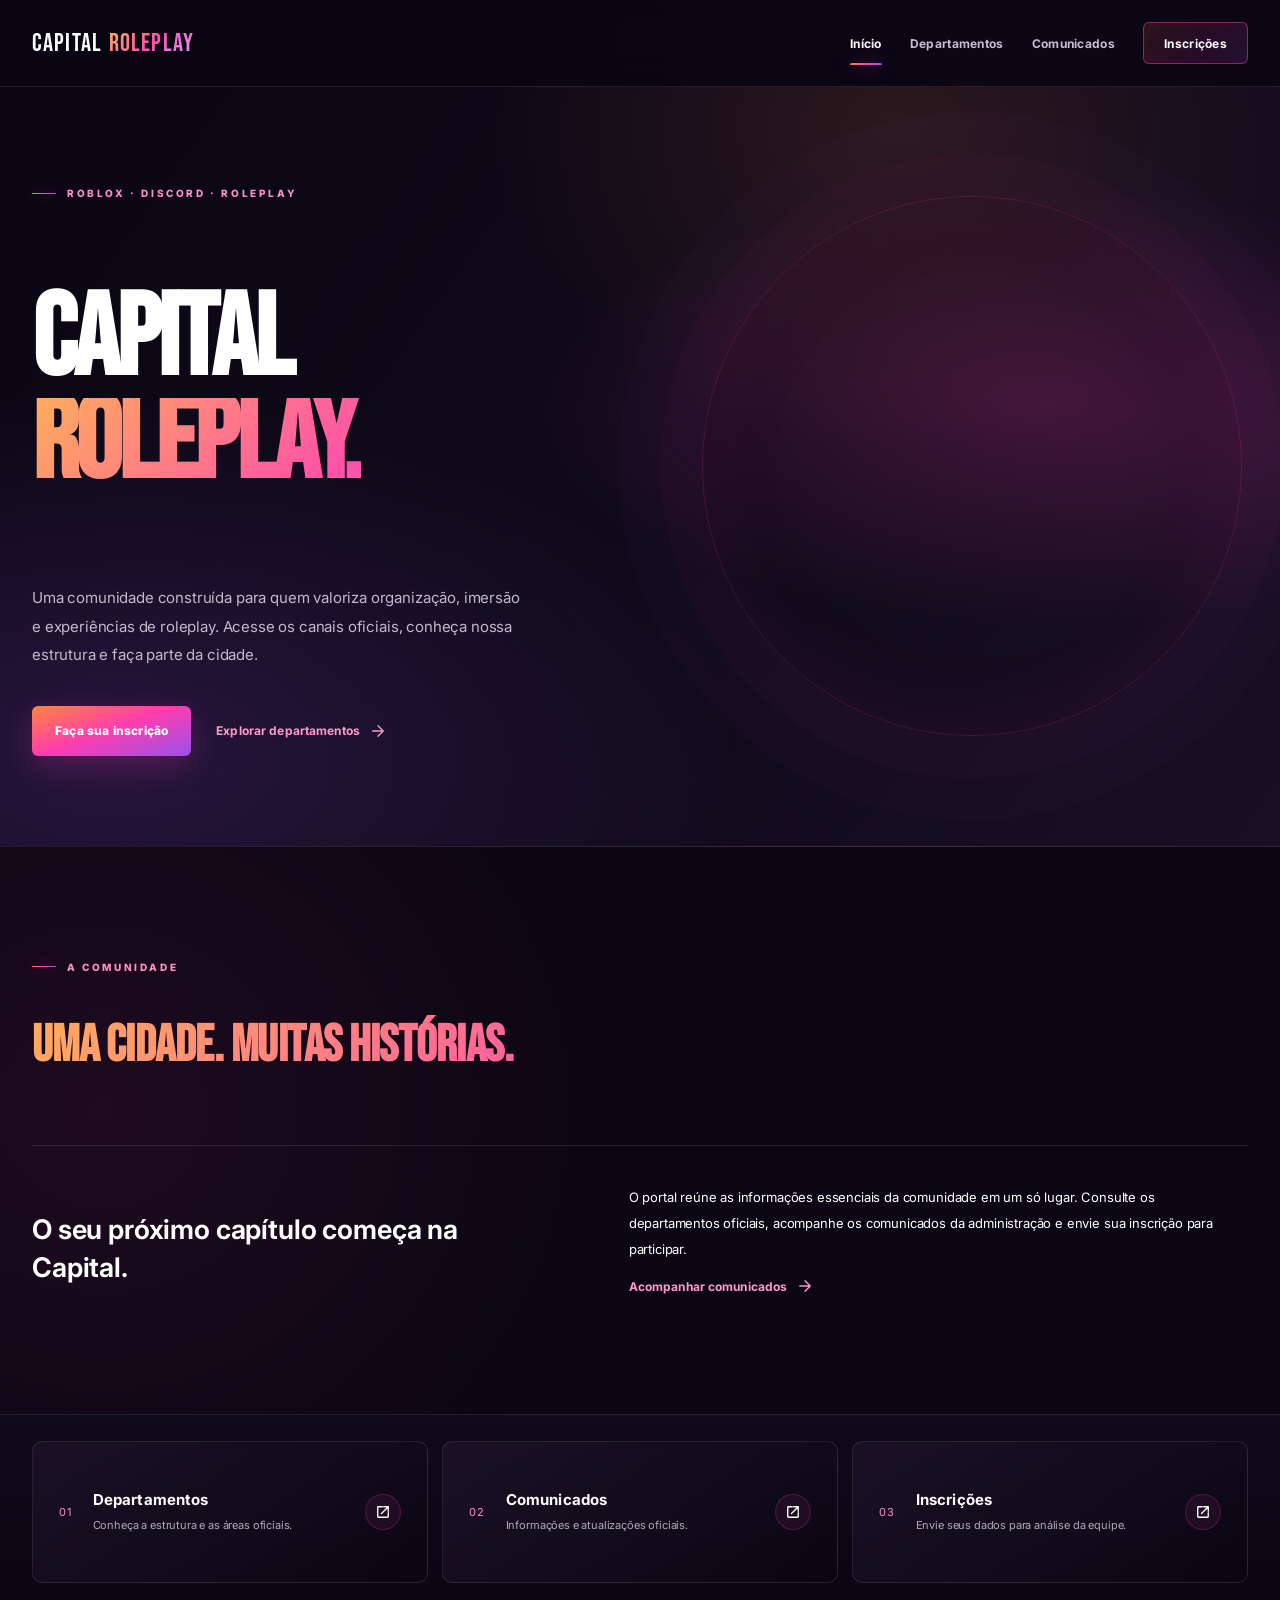
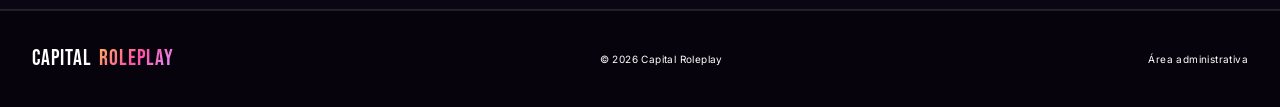
==== index.html @ e733be22 "Remove empty hero image panel" ====
<!doctype html>
<html lang="pt-BR">
<head>
<meta charset="UTF-8">
<meta name="viewport" content="width=device-width, initial-scale=1">
<meta name="theme-color" content="#0d0714"><link rel="preconnect" href="https://fonts.gstatic.com" crossorigin><link href="https://fonts.googleapis.com/css2?family=Bebas+Neue&family=Inter:wght@400;500;600;700;800&display=swap" rel="stylesheet">
<meta name="description" content="Capital Roleplay — portal oficial da comunidade de roleplay no Roblox. Conheça os departamentos, acompanhe os comunicados e participe.">
<title>Capital Roleplay | Portal Oficial</title>
<link rel="preconnect" href="https://fonts.googleapis.com">

<link rel="stylesheet" href="styles.css">
</head>
<body>
<header class="site-header">
 <div class="header-inner">
  <a class="brand" href="index.html" aria-label="Capital Roleplay — início"><span class="brand-name">CAPITAL <span>ROLEPLAY</span></span></a>
  <button class="menu-toggle" id="menuToggle" aria-label="Abrir menu" aria-expanded="false" aria-controls="navigation"><svg class="ui-icon menu-icon" viewBox="0 0 24 24" aria-hidden="true" focusable="false"><path d="M4 6h16M4 12h16M4 18h16"/></svg></button>
  <nav id="navigation" aria-label="Navegação principal">
   <a class="active" href="index.html" aria-current="page">Início</a>
   <a href="departamentos.html">Departamentos</a>
   <a href="comunicados.html">Comunicados</a>
   <a href="inscricoes.html" class="nav-cta">Inscrições</a>
  </nav>
 </div>
</header>
<main>
 <section class="home-hero">
  <div class="container hero-layout">
   <div class="hero-copy">
    <p class="eyebrow">ROBLOX · DISCORD · ROLEPLAY</p>
    <h1>Capital<br><span>Roleplay.</span></h1>
    <p class="lead">Uma comunidade construída para quem valoriza organização, imersão e experiências de roleplay. Acesse os canais oficiais, conheça nossa estrutura e faça parte da cidade.</p>
    <div class="actions">
     <a class="button primary" href="inscricoes.html">Faça sua inscrição</a>
     <a class="text-button" href="departamentos.html">Explorar departamentos <svg class="ui-icon" viewBox="0 0 24 24" aria-hidden="true" focusable="false"><path d="M5 12h14M12 5l7 7-7 7"/></svg></a>
    </div>
   </div>
  </div>
 </section>
 <section class="container home-about">
  <div class="section-heading"><p class="eyebrow">A COMUNIDADE</p><h2>Uma cidade. Muitas histórias.</h2></div>
  <div class="about-grid">
   <p class="about-lead">O seu próximo capítulo começa na Capital.</p>
   <div><p>O portal reúne as informações essenciais da comunidade em um só lugar. Consulte os departamentos oficiais, acompanhe os comunicados da administração e envie sua inscrição para participar.</p><a class="inline-link" href="comunicados.html">Acompanhar comunicados <svg class="ui-icon" viewBox="0 0 24 24" aria-hidden="true" focusable="false"><path d="M5 12h14M12 5l7 7-7 7"/></svg></a></div>
  </div>
 </section>
 <section class="home-links">
  <div class="container link-grid">
   <a href="departamentos.html" class="feature-link"><span class="feature-number">01</span><span><strong>Departamentos</strong><small>Conheça a estrutura e as áreas oficiais.</small></span><b aria-hidden="true"><svg class="ui-icon" viewBox="0 0 24 24"><path d="M13 5h6v6M19 5l-9 9"/><path d="M19 13v5a1 1 0 0 1-1 1H6a1 1 0 0 1-1-1V6a1 1 0 0 1 1-1h5"/></svg></b></a>
   <a href="comunicados.html" class="feature-link"><span class="feature-number">02</span><span><strong>Comunicados</strong><small>Informações e atualizações oficiais.</small></span><b aria-hidden="true"><svg class="ui-icon" viewBox="0 0 24 24"><path d="M13 5h6v6M19 5l-9 9"/><path d="M19 13v5a1 1 0 0 1-1 1H6a1 1 0 0 1-1-1V6a1 1 0 0 1 1-1h5"/></svg></b></a>
   <a href="inscricoes.html" class="feature-link"><span class="feature-number">03</span><span><strong>Inscrições</strong><small>Envie seus dados para análise da equipe.</small></span><b aria-hidden="true"><svg class="ui-icon" viewBox="0 0 24 24"><path d="M13 5h6v6M19 5l-9 9"/><path d="M19 13v5a1 1 0 0 1-1 1H6a1 1 0 0 1-1-1V6a1 1 0 0 1 1-1h5"/></svg></b></a>
  </div>
 </section>
</main>
<footer class="site-footer"><div class="container footer-inner"><a class="brand footer-brand" href="index.html"><span class="brand-name">CAPITAL <span>ROLEPLAY</span></span></a><span>© 2026 Capital Roleplay</span><a href="admin.html">Área administrativa</a></div></footer>
<script>
const menu=document.getElementById('menuToggle');
const nav=document.getElementById('navigation');
menu?.addEventListener('click',()=>{const open=nav.classList.toggle('open');menu.setAttribute('aria-expanded',String(open));menu.setAttribute('aria-label',open?'Fechar menu':'Abrir menu');menu.setAttribute('aria-label',open?'Fechar menu':'Abrir menu');});
nav?.querySelectorAll('a').forEach(link=>link.addEventListener('click',()=>{nav.classList.remove('open');menu?.setAttribute('aria-expanded','false');menu?.setAttribute('aria-label','Abrir menu');menu?.setAttribute('aria-label','Abrir menu');}));
</script>
</body>
</html>
---- styles.css ----
/* Capital Roleplay — identidade visual premium */

:root{
  --bg:#07090e;--surface:#0d111a;--surface-raised:#121a27;--line:rgba(159,180,211,.16);
  --white:#f7f9fc;--muted:#a0adbf;--blue:#3478f6;--blue-light:#8db8ff;
  --max:1220px;--radius:12px;--shadow:0 24px 70px rgba(0,0,0,.38)
}
body{background:radial-gradient(ellipse at 50% -20%,rgba(37,91,176,.13),transparent 42%),var(--bg);font-family:Inter,ui-sans-serif,system-ui,sans-serif;letter-spacing:-.01em}
.container,.header-inner{width:min(var(--max),calc(100% - 64px))}
.site-header{background:rgba(7,9,14,.88);border-bottom:1px solid var(--line);backdrop-filter:blur(20px)}
.header-inner{height:86px}
.brand img{width:202px;height:68px}
.site-header nav{gap:34px}
.site-header nav a{font-size:12px;letter-spacing:.025em;color:#aeb9ca}
.site-header nav a.active:after{height:3px;border-radius:3px 3px 0 0;box-shadow:0 0 16px rgba(52,120,246,.6)}
.site-header nav .nav-cta{height:42px;padding:0 20px;border:1px solid rgba(88,145,255,.55);border-radius:6px;background:linear-gradient(135deg,rgba(52,120,246,.17),rgba(52,120,246,.04));box-shadow:inset 0 0 20px rgba(52,120,246,.06)}
.site-header nav .nav-cta:hover{background:var(--blue);border-color:var(--blue)}
.home-hero{isolation:isolate;border-bottom:1px solid var(--line);background:radial-gradient(ellipse at 82% 45%,rgba(42,103,210,.25),transparent 34%),radial-gradient(ellipse at 5% 90%,rgba(22,54,103,.18),transparent 36%),linear-gradient(115deg,#090d15 0%,#080c14 54%,#0c1525 100%)}
.home-hero:before{opacity:.32;background-size:56px 56px;mask-image:linear-gradient(90deg,transparent,black 38%,black)}
.home-hero:after{content:"";position:absolute;z-index:-1;width:540px;height:540px;right:3%;top:50%;transform:translateY(-50%);border:1px solid rgba(115,164,255,.12);border-radius:50%;box-shadow:0 0 0 42px rgba(115,164,255,.025),0 0 0 84px rgba(115,164,255,.018),inset 0 0 90px rgba(52,120,246,.07);pointer-events:none}
.hero-layout{min-height:610px;grid-template-columns:1.08fr .92fr;gap:76px;padding-block:90px}
.eyebrow{display:flex;align-items:center;gap:11px;color:var(--blue-light);font-size:10px;font-weight:800;letter-spacing:2.6px}
.eyebrow:before{content:"";width:24px;height:1px;background:var(--blue);box-shadow:0 0 12px var(--blue)}
.hero-copy h1{font-family:var(--font-display);font-size:clamp(76px,9vw,124px);font-weight:800;line-height:.79;letter-spacing:-.025em}
.hero-copy h1 span{display:inline-block;margin-top:12px;color:#fff;text-shadow:0 0 34px rgba(95,151,255,.24)}
.lead{max-width:500px;margin-top:30px;color:#b2bfd1;font-size:15px;line-height:1.9}
.actions{gap:25px;margin-top:36px}
.button{min-height:50px;padding:0 23px;border-radius:6px;font-size:12px;letter-spacing:.015em}
.button.primary{background:linear-gradient(115deg,#4388ff,#2868e7);box-shadow:0 10px 30px rgba(52,120,246,.24)}
.button.primary:hover{background:linear-gradient(115deg,#5b98ff,#3478f6)}
.text-button,.inline-link{font-size:12px;letter-spacing:.01em}
.hero-art{position:relative;min-height:370px;padding:38px;border:1px solid rgba(141,181,255,.2);border-radius:14px;background:linear-gradient(145deg,rgba(21,34,55,.82),rgba(8,13,22,.86));box-shadow:var(--shadow),inset 0 1px 0 rgba(255,255,255,.06);overflow:hidden}
.hero-art:before{content:"";position:absolute;inset:12px;border:1px solid rgba(141,181,255,.09);border-radius:9px;pointer-events:none}
.hero-art:after{content:"CAPITAL ROLEPLAY";position:absolute;left:28px;bottom:22px;color:rgba(181,204,239,.36);font-size:9px;font-weight:800;letter-spacing:3px}
.hero-art img{position:relative;z-index:1;width:min(100%,460px);filter:drop-shadow(0 18px 36px rgba(0,0,0,.5))}
.home-about{padding-block:104px 100px}
.section-heading{padding-bottom:26px;border-color:var(--line)}
.section-heading h2{font-family:var(--font-display);font-size:clamp(36px,4vw,52px);font-weight:700;letter-spacing:-.01em;text-transform:uppercase}
.about-grid{gap:90px;padding-top:38px}
.about-lead{font-size:27px;line-height:1.42;font-weight:650}
.about-grid>div p{font-size:13px;line-height:2}
.home-links{position:relative;border-block:1px solid var(--line);background:linear-gradient(180deg,#0b1019,#080b12)}
.link-grid{gap:14px;padding-block:26px}
.feature-link{position:relative;min-height:142px;gap:20px;padding:26px;border:1px solid var(--line)!important;border-radius:10px;background:linear-gradient(145deg,rgba(20,29,43,.76),rgba(10,14,22,.86));transition:transform .2s,border-color .2s,background .2s}
.feature-link:hover{transform:translateY(-4px);border-color:rgba(91,151,255,.48)!important;background:linear-gradient(145deg,rgba(25,43,68,.9),rgba(10,15,24,.94))}
.feature-number{font-size:11px;letter-spacing:.12em}
.feature-link strong{font-size:15px;letter-spacing:.01em}
.feature-link small{font-size:11px;line-height:1.6}
.feature-link>b{width:36px;height:36px;border:1px solid rgba(141,181,255,.2);border-radius:50%;background:rgba(52,120,246,.08)}
.site-footer{border-top:1px solid var(--line);background:#06080d}
.footer-inner{min-height:96px}
.footer-brand img{width:160px;height:56px}
.footer-inner>span,.footer-inner>a:last-child{font-size:10px;letter-spacing:.04em}
.interior{padding-block:88px 104px}
.page-heading{max-width:820px;margin-bottom:48px;padding-bottom:34px;border-color:var(--line)}
.page-heading h1{font-family:var(--font-display);font-size:clamp(54px,7vw,78px);font-weight:700;letter-spacing:-.01em;text-transform:uppercase}
.page-heading>p:last-child{font-size:13px;line-height:1.9}
.department-list{border-top:1px solid var(--line)}
.department-row{min-height:116px;grid-template-columns:62px 1fr 190px;padding:22px 20px;border-color:var(--line);transition:background .2s,padding .2s}
.department-row:hover{padding-left:27px;background:linear-gradient(90deg,rgba(52,120,246,.1),transparent 75%)}
.department-row>span{font-family:var(--font-display);font-size:22px;color:var(--blue-light)}
.department-row h2{font-size:18px}
.department-row p{font-size:12px}
.department-row>small{font-size:9px;letter-spacing:1.6px}
.announcement-item{padding:29px 16px;border-color:var(--line)}
.announcement-item time{font-size:10px;letter-spacing:.1em}
.announcement-item h2{font-size:22px}
.announcement-item p{font-size:13px;line-height:1.9}
.empty-state{padding:32px 0;font-size:13px}
.form-layout{gap:76px}
.form-intro h2{font-family:var(--font-display);font-size:30px;text-transform:uppercase;letter-spacing:.01em}
.form-intro p{font-size:12px;line-height:1.95}
.form-card,.admin-card{padding:34px;border:1px solid rgba(141,181,255,.16);border-radius:12px;background:linear-gradient(145deg,rgba(17,25,38,.96),rgba(10,14,22,.98));box-shadow:var(--shadow)}
.form-card label,.admin-card label,.admin-publish label{font-size:11px;letter-spacing:.02em}
.form-card input,.form-card textarea,.form-card select,.admin-card input,.admin-publish input,.admin-publish textarea{min-height:49px;border-color:#29384e;border-radius:6px;background:#080d15;font-size:12px}
.form-card textarea,.admin-publish textarea{min-height:132px}
.form-feedback{font-size:11px}
.dashboard-heading h2,.admin-publish h2{font-family:var(--font-display);font-size:32px;text-transform:uppercase}
@media(max-width:900px){
 .container,.header-inner{width:calc(100% - 44px)}
 .hero-layout{gap:38px;min-height:540px;padding-block:72px}
 .home-about{padding-block:76px}
 .about-grid{gap:42px}
 .form-layout{gap:38px}
}
@media(max-width:680px){
 .container,.header-inner{width:calc(100% - 36px)}
 .header-inner{height:72px}
 .brand img{width:158px;height:55px}
 .site-header nav{top:72px;background:rgba(7,9,14,.98);padding:12px 18px 19px}
 .hero-layout{min-height:0;grid-template-columns:1fr;gap:30px;padding-block:62px 48px}
 .home-hero:after{width:300px;height:300px;right:-100px;top:66%}
 .hero-copy h1{font-size:clamp(72px,19vw,100px)}
 .lead{margin-top:23px;font-size:13px}
 .actions{align-items:flex-start;flex-direction:column;gap:18px;margin-top:28px}
 .hero-art{min-height:210px;padding:24px}
 .hero-art img{width:min(100%,320px)}
 .home-about{padding-block:62px}
 .section-heading h2{font-size:38px}
 .about-grid{grid-template-columns:1fr;gap:18px;padding-top:25px}
 .about-lead{font-size:22px}
 .link-grid{grid-template-columns:1fr;padding-block:18px;gap:10px}
 .feature-link{min-height:104px;padding:20px}
 .interior{padding-block:56px 70px}
 .page-heading{margin-bottom:32px}
 .page-heading h1{font-size:54px}
 .department-row{grid-template-columns:38px 1fr;gap:13px;padding:18px 5px}
 .department-row:hover{padding-left:10px}
 .department-row>small{grid-column:2}
 .form-layout{grid-template-columns:1fr;gap:24px}
 .form-card,.admin-card{padding:24px 19px}
 .footer-inner{min-height:104px;padding-block:16px}
}
@media(prefers-reduced-motion:reduce){*,*:before,*:after{scroll-behavior:auto!important;transition:none!important;animation:none!important}}




/* United Roleplay — paleta original aplicada ao Capital Roleplay */
:root{
  --bg:hsl(262 50% 5%);
  --surface:hsl(262 45% 7%);
  --surface-raised:hsl(262 38% 10%);
  --line:hsl(0 0% 100% / .1);
  --white:hsl(0 0% 100%);
  --muted:hsl(270 15% 70%);
  --pink:325 100% 62%;
  --orange:22 100% 62%;
  --violet:268 80% 62%;
  --gold:44 100% 65%;
  --blue:hsl(var(--pink));
  --blue-light:hsl(330 100% 78%);
  --g-sunset:linear-gradient(160deg,hsl(var(--orange)) 0%,hsl(var(--pink)) 48%,hsl(var(--violet)) 100%);
  --g-text:linear-gradient(135deg,hsl(30 100% 68%) 0%,hsl(330 100% 66%) 50%,hsl(280 100% 80%) 100%);
  --g-line:linear-gradient(90deg,hsl(var(--orange)),hsl(var(--pink)),hsl(var(--violet)));
  --sunset:var(--g-sunset);
  --text-gradient:var(--g-text);
  --line-gradient:var(--g-line);
  --shadow-glow:0 0 30px hsl(var(--pink) / .28),0 0 70px hsl(var(--pink) / .12);
  --shadow:0 30px 70px hsl(262 50% 2% / .75);
  --font-display:"Bebas Neue",Oswald,Impact,"Arial Narrow Bold",sans-serif;
}
html{scroll-behavior:smooth;scrollbar-color:hsl(var(--pink) / .55) hsl(262 45% 7%)}
body{
  background:
    radial-gradient(ellipse at 80% 0%,hsl(var(--violet) / .12),transparent 34%),
    radial-gradient(ellipse at 8% 65%,hsl(var(--pink) / .08),transparent 32%),
    hsl(262 50% 5%);
  color:var(--white);
  font-family:Inter,ui-sans-serif,system-ui,sans-serif;
}
.site-header{background:hsl(262 50% 5% / .88);border-color:var(--line);backdrop-filter:blur(18px);-webkit-backdrop-filter:blur(18px)}
.site-header nav a{color:hsl(270 15% 78%)}
.site-header nav a:hover,.site-header nav a.active{color:#fff}
.site-header nav a.active:after{background:var(--line-gradient);box-shadow:0 0 16px hsl(var(--pink) / .55)}
.site-header nav .nav-cta{
  color:#fff;border:1px solid hsl(var(--pink) / .48);
  background:linear-gradient(135deg,hsl(var(--orange) / .12),hsl(var(--pink) / .12),hsl(var(--violet) / .14));
  box-shadow:inset 0 0 18px hsl(var(--pink) / .05);
  transition:transform .25s var(--ease, ease),box-shadow .25s ease,background .25s ease;
}
.site-header nav .nav-cta:hover{background:var(--sunset);border-color:transparent;box-shadow:var(--shadow-glow);transform:translateY(-2px)}
.site-header nav{color:var(--white)}
.home-hero{
  background:
    radial-gradient(ellipse at 82% 42%,hsl(var(--pink) / .2),transparent 35%),
    radial-gradient(ellipse at 70% 5%,hsl(var(--orange) / .12),transparent 32%),
    radial-gradient(ellipse at 8% 88%,hsl(var(--violet) / .18),transparent 38%),
    linear-gradient(125deg,hsl(262 50% 5%) 0%,hsl(262 45% 7%) 55%,hsl(270 42% 10%) 100%);
  border-color:var(--line);
}
.home-hero:before{opacity:.2}
.home-hero:after{
  border-color:hsl(var(--pink) / .18);
  box-shadow:0 0 0 42px hsl(var(--pink) / .025),0 0 0 84px hsl(var(--violet) / .02),inset 0 0 90px hsl(var(--pink) / .07);
  animation:capital-ring-glow 6s ease-in-out infinite;
}
.eyebrow{color:hsl(330 100% 78%)}
.eyebrow:before{background:var(--line-gradient);box-shadow:0 0 12px hsl(var(--pink) / .55)}
.hero-copy h1,.page-heading h1,.form-intro h2,.dashboard-heading h2,.admin-publish h2,.section-heading h2{
  font-family:var(--font-display);
}
.hero-copy h1 span{
  background:var(--text-gradient);background-size:180% 180%;
  -webkit-background-clip:text;background-clip:text;color:transparent;
  text-shadow:none;animation:capital-gradient-flow 8s ease-in-out infinite;
}
.lead,.page-heading>p:last-child,.form-intro p{color:hsl(270 15% 76%)}
.button{transition:transform .24s ease,box-shadow .24s ease,filter .24s ease}
.button.primary{
  color:#fff;border:0;background:var(--sunset);
  box-shadow:0 10px 30px hsl(var(--pink) / .22);
}
.button.primary:hover{
  background:var(--sunset);filter:saturate(1.12) brightness(1.08);
  box-shadow:0 12px 38px hsl(var(--pink) / .34),0 0 55px hsl(var(--violet) / .16);
  transform:translateY(-3px);
}
.text-button,.inline-link{color:hsl(330 100% 80%);transition:color .2s ease}
.text-button:hover,.inline-link:hover{color:hsl(var(--orange))}
.hero-art{
  border-color:hsl(var(--pink) / .22);
  background:linear-gradient(145deg,hsl(268 35% 13% / .88),hsl(262 50% 5% / .94));
  box-shadow:var(--shadow),inset 0 1px 0 hsl(0 0% 100% / .06);
}
.hero-art:before{border-color:hsl(var(--violet) / .18)}
.hero-art img{filter:drop-shadow(0 18px 36px hsl(262 50% 2% / .75));animation:capital-logo-float 7s ease-in-out infinite}
.section-heading,.page-heading{border-color:var(--line)}
.section-heading h2{background:var(--text-gradient);-webkit-background-clip:text;background-clip:text;color:transparent}
.home-links{border-color:var(--line);background:linear-gradient(180deg,hsl(262 45% 7%),hsl(262 50% 5%))}
.feature-link{
  border-color:var(--line)!important;
  background:linear-gradient(145deg,hsl(268 35% 12% / .78),hsl(262 50% 5% / .9));
  transition:transform .22s ease,border-color .22s ease,background .22s ease,box-shadow .22s ease;
}
.feature-link:hover{
  transform:translateY(-4px);border-color:hsl(var(--pink) / .48)!important;
  background:linear-gradient(145deg,hsl(var(--pink) / .09),hsl(var(--violet) / .08));
  box-shadow:var(--shadow-glow);
}
.feature-link>b{border-color:hsl(var(--pink) / .22);background:hsl(var(--pink) / .08)}
.feature-number,.department-row>span{color:hsl(330 100% 78%)}
.department-list,.department-row,.announcement-item{border-color:var(--line)}
.department-row:hover{background:linear-gradient(90deg,hsl(var(--pink) / .1),hsl(var(--violet) / .04),transparent 78%)}
.form-card,.admin-card{
  border-color:hsl(var(--violet) / .22);
  background:linear-gradient(145deg,hsl(268 35% 12% / .96),hsl(262 50% 5% / .98));
  box-shadow:var(--shadow);
}
.form-card input,.form-card textarea,.form-card select,.admin-card input,.admin-publish input,.admin-publish textarea{
  color:#fff;border-color:hsl(270 18% 28%);background:hsl(262 50% 4%);
}
.form-card input:focus,.form-card textarea:focus,.form-card select:focus,.admin-card input:focus,.admin-publish input:focus,.admin-publish textarea:focus{
  outline:0;border-color:hsl(var(--pink) / .75);box-shadow:0 0 0 3px hsl(var(--pink) / .12);
}
.form-card label,.admin-card label,.admin-publish label{color:hsl(270 15% 82%)}
.form-feedback{color:hsl(330 100% 80%)}
.site-footer{border-color:var(--line);background:hsl(262 55% 3%)}
a:focus-visible,button:focus-visible,input:focus-visible,textarea:focus-visible,select:focus-visible{outline:2px solid hsl(var(--pink));outline-offset:3px}
@keyframes capital-ring-glow{0%,100%{filter:brightness(.88)}50%{filter:brightness(1.18)}}
@keyframes capital-logo-float{0%,100%{transform:translateY(0)}50%{transform:translateY(-8px)}}
@keyframes capital-gradient-flow{0%,100%{background-position:0% 50%}50%{background-position:100% 50%}}
@media(max-width:680px){
  .site-header nav{background:hsl(262 50% 5% / .98)}
  .hero-art img{animation:none}
}
@media(prefers-reduced-motion:reduce){
  html{scroll-behavior:auto}
  *,*:before,*:after{animation:none!important;transition:none!important;scroll-behavior:auto!important}
}


/* Estrutura principal e compatibilidade entre páginas */
*,*::before,*::after{box-sizing:border-box}
html{min-width:320px}
body{min-height:100vh;margin:0;display:flex;flex-direction:column}
body>main,body>main.container{flex:1 0 auto}
img{display:block;max-width:100%}
a{color:inherit;text-decoration:none}
button,input,textarea,select{font:inherit}
button,a{-webkit-tap-highlight-color:transparent}
[hidden]{display:none!important}
.container{margin-inline:auto}
.site-header{position:sticky;top:0;z-index:50;width:100%}
.header-inner{display:flex;align-items:center;justify-content:space-between;margin-inline:auto}
.brand{display:inline-flex;align-items:center;flex:0 0 auto}
.brand img{object-fit:contain}
.site-header nav{display:flex;align-items:center;justify-content:flex-end;gap:28px}
.site-header nav a{position:relative;display:inline-flex;align-items:center;min-height:42px;font-weight:700;transition:color .2s ease}
.site-header nav a.active:after{content:"";position:absolute;right:0;bottom:-1px;left:0;height:2px;background:var(--line-gradient)}
.menu-toggle{display:none;align-items:center;justify-content:center;width:44px;height:44px;border:1px solid var(--line);border-radius:8px;background:transparent;color:var(--white);cursor:pointer}
.ui-icon{width:18px;height:18px;fill:none;stroke:currentColor;stroke-width:1.8;stroke-linecap:round;stroke-linejoin:round;vertical-align:middle}
.home-hero{position:relative;isolation:isolate;overflow:hidden}
.hero-layout{display:grid;align-items:center;margin-inline:auto}
.hero-copy,.hero-art{min-width:0}
.hero-art{display:grid;place-items:center}
.actions{display:flex;align-items:center;flex-wrap:wrap}
.button{display:inline-flex;align-items:center;justify-content:center;gap:10px;border:1px solid transparent;font-weight:800;cursor:pointer;text-align:center;transition:transform .2s ease,background .2s ease,border-color .2s ease,box-shadow .2s ease}
.button:disabled{opacity:.6;cursor:wait;transform:none}
.button.secondary{color:var(--white);border:1px solid var(--line);background:rgba(255,255,255,.04)}
.button.secondary:hover{border-color:hsl(var(--pink) / .55);background:hsl(var(--pink) / .08)}
.text-button,.inline-link{display:inline-flex;align-items:center;gap:9px;font-weight:700}
.home-about{margin-inline:auto}
.section-heading,.page-heading{border-bottom:1px solid var(--line)}
.about-grid{display:grid;grid-template-columns:.9fr 1.1fr;align-items:start}
.about-grid>div p{margin-top:0}
.home-links{width:100%}
.link-grid{display:grid;grid-template-columns:repeat(3,minmax(0,1fr));margin-inline:auto}
.feature-link{display:flex;align-items:center}
.feature-link>span:nth-child(2){display:grid;gap:8px;flex:1}
.feature-link small{color:var(--muted)}
.feature-link>b{display:grid;place-items:center;flex:0 0 auto}
.site-footer{width:100%;margin-top:auto}
.footer-inner{display:flex;align-items:center;justify-content:space-between;gap:22px;margin-inline:auto}
.interior{width:min(var(--max),calc(100% - 64px));margin-inline:auto}
.department-row{display:grid;align-items:center}
.department-row h2,.department-row p{margin:0}
.department-row p{margin-top:7px;color:var(--muted)}
.department-row>small{justify-self:end;color:var(--muted);font-weight:800}
.page-action{display:flex;justify-content:center;margin-top:38px}
.announcement-list{display:grid;gap:14px}
.announcement-item{display:grid;gap:10px;border:1px solid var(--line);border-radius:10px;background:linear-gradient(145deg,hsl(268 35% 12% / .58),hsl(262 50% 5% / .8))}
.announcement-item time{color:hsl(330 100% 80%);font-weight:800;text-transform:uppercase}
.announcement-item h2,.announcement-item h3,.announcement-item p{margin:0}
.announcement-item p{color:var(--muted)}
.form-layout{display:grid;grid-template-columns:.8fr 1.2fr;align-items:start}
.form-card form,.admin-card form,.admin-publish form{display:grid;gap:12px}
.form-card label,.admin-card label,.admin-publish label{display:block;margin-top:8px;color:var(--muted);font-weight:700}
.form-card input,.form-card textarea,.form-card select,.admin-card input,.admin-publish input,.admin-publish textarea{width:100%;padding:13px 14px;border:1px solid var(--line);border-radius:8px;color:var(--white);background:hsl(262 50% 4%)}
.form-card textarea,.admin-publish textarea{resize:vertical}
.form-card input::placeholder,.form-card textarea::placeholder,.admin-card input::placeholder{color:hsl(270 12% 48%)}
.form-card button,.admin-card button,.admin-publish button{justify-self:start}
.form-feedback{min-height:1.5em;color:hsl(330 100% 80%);line-height:1.6}
.optional{margin-left:8px;font-size:9px;letter-spacing:.1em;color:var(--muted)}
.dashboard{display:grid;gap:30px;margin-top:44px}
.dashboard-heading{display:flex;align-items:center;justify-content:space-between;gap:20px}
.dashboard-heading h2,.admin-publish h2{margin:6px 0 0}
.admin-publish{padding:28px;border:1px solid var(--line);border-radius:12px;background:linear-gradient(145deg,hsl(268 35% 12% / .55),hsl(262 50% 5% / .85))}
.admin-card{max-width:560px;margin-inline:auto}
.empty-state{color:var(--muted);text-align:center}
@media(max-width:900px){
 .link-grid{grid-template-columns:repeat(2,minmax(0,1fr))}
 .interior{width:calc(100% - 44px)}
}
@media(max-width:680px){
 .container,.interior,.header-inner{width:calc(100% - 36px)}
 .menu-toggle{display:inline-flex}
 .site-header nav{position:absolute;top:100%;right:0;left:0;display:none;align-items:stretch;flex-direction:column;gap:4px;padding:12px 18px 20px;border-bottom:1px solid var(--line);background:hsl(262 50% 5% / .98);box-shadow:0 18px 34px rgba(0,0,0,.3)}
 .site-header nav.open{display:flex}
 .site-header nav a{width:100%;min-height:46px;padding:0 8px}
 .site-header nav a.active:after{right:auto;width:28px}
 .site-header nav .nav-cta{justify-content:center;margin-top:6px}
 .about-grid{grid-template-columns:1fr}
 .link-grid{grid-template-columns:1fr}
 .department-row>small{justify-self:start}
 .footer-inner{flex-wrap:wrap;justify-content:center;text-align:center}
 .footer-brand{width:100%;justify-content:center}
 .dashboard-heading{align-items:flex-start;flex-direction:column}
 .admin-publish{padding:22px 18px}
}

/* Identidade textual: o site não depende de arquivos de imagem */
.brand-name{display:inline-flex;align-items:baseline;gap:7px;font-family:var(--font-display);font-size:25px;line-height:1;letter-spacing:.045em;color:#fff;white-space:nowrap}
.brand-name span{background:var(--text-gradient);-webkit-background-clip:text;background-clip:text;color:transparent}
.footer-brand .brand-name{font-size:22px}
@media(max-width:680px){.brand-name{font-size:22px}}
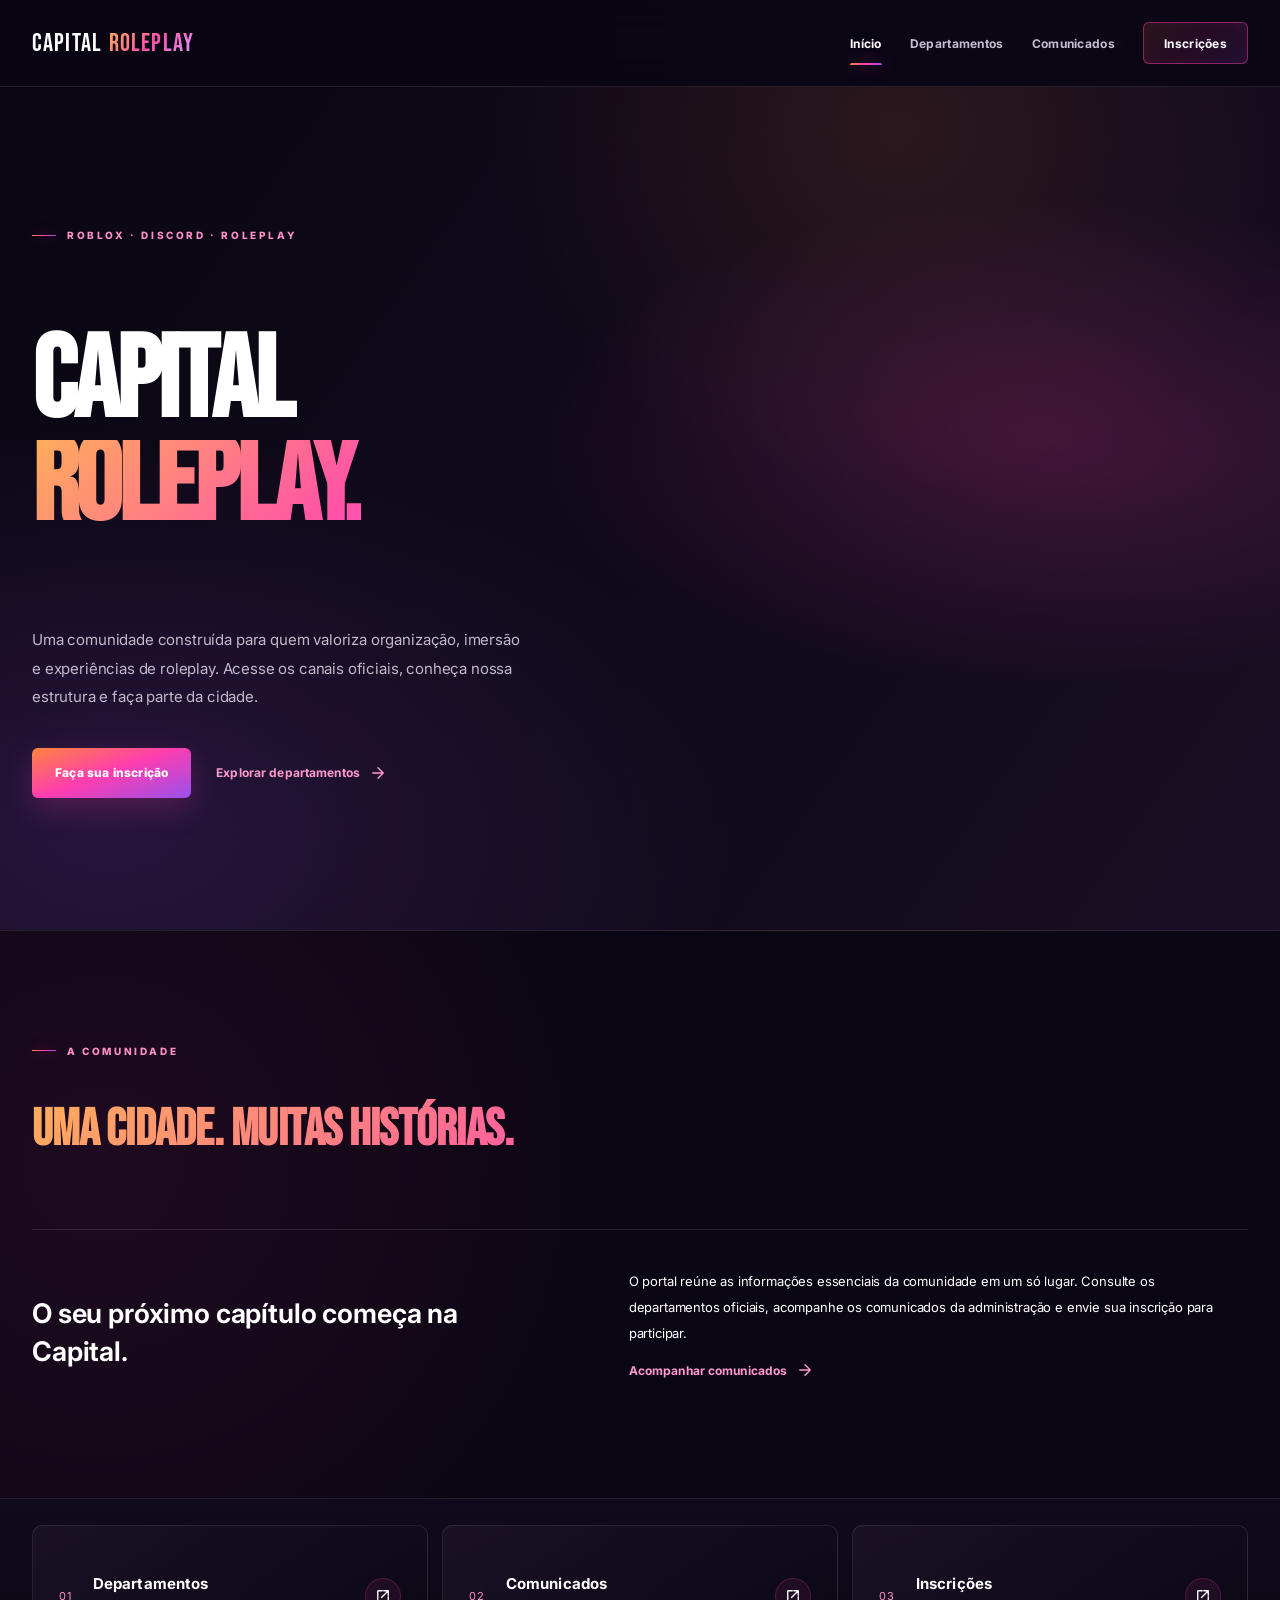
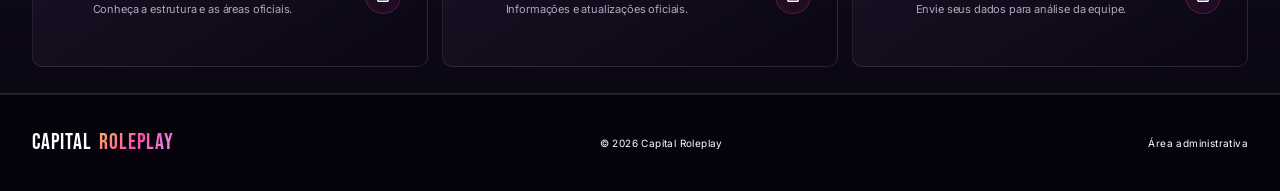
==== commit 64a24a9c: "Enable site-wide motion animations" ====
--- a/index.html
+++ b/index.html
@@ -59,5 +59,5 @@
 menu?.addEventListener('click',()=>{const open=nav.classList.toggle('open');menu.setAttribute('aria-expanded',String(open));menu.setAttribute('aria-label',open?'Fechar menu':'Abrir menu');menu.setAttribute('aria-label',open?'Fechar menu':'Abrir menu');});
 nav?.querySelectorAll('a').forEach(link=>link.addEventListener('click',()=>{nav.classList.remove('open');menu?.setAttribute('aria-expanded','false');menu?.setAttribute('aria-label','Abrir menu');menu?.setAttribute('aria-label','Abrir menu');}));
 </script>
-</body>
+<script src="motion.js" defer></script></body>
 </html>
--- a/styles.css
+++ b/styles.css
@@ -344,3 +344,46 @@
 .brand-name span{background:var(--text-gradient);-webkit-background-clip:text;background-clip:text;color:transparent}
 .footer-brand .brand-name{font-size:22px}
 @media(max-width:680px){.brand-name{font-size:22px}}
+
+
+/* Ajuste: hero sem coluna ou painel vazio reservado para imagem */
+.hero-layout{grid-template-columns:minmax(0,1fr)!important;min-height:0!important;max-width:var(--max);padding-block:clamp(76px,11vw,132px)!important}
+.hero-copy{max-width:760px}
+.home-hero:after{display:none}
+.home-hero:before{mask-image:linear-gradient(90deg,transparent,rgba(0,0,0,.35),transparent)}
+@media(max-width:680px){.hero-layout{padding-block:64px 58px!important}}
+
+
+/* Motion system — animações suaves e acessíveis */
+@keyframes cr-enter-up{from{opacity:0;transform:translate3d(0,22px,0)}to{opacity:1;transform:translate3d(0,0,0)}}
+@keyframes cr-soft-glow{0%,100%{opacity:.45;transform:scale(.96)}50%{opacity:.8;transform:scale(1.04)}}
+@keyframes cr-shimmer{0%{background-position:0% 50%}100%{background-position:200% 50%}}
+html{scroll-behavior:smooth}
+body.motion-ready .motion-reveal{opacity:0;transform:translate3d(0,22px,0);transition:opacity .7s cubic-bezier(.2,.7,.2,1),transform .7s cubic-bezier(.2,.7,.2,1);transition-delay:var(--motion-delay,0ms)}
+body.motion-ready .motion-reveal.is-visible{opacity:1;transform:translate3d(0,0,0)}
+body.motion-ready .motion-hero{animation:cr-enter-up .85s cubic-bezier(.2,.7,.2,1) both}
+.site-header{transition:background .3s ease,border-color .3s ease,box-shadow .3s ease}
+.site-header.is-scrolled{background:hsl(262 50% 4% / .96);box-shadow:0 12px 36px rgba(0,0,0,.24);border-color:hsl(var(--pink) / .2)}
+.site-header nav a:not(.nav-cta)::after{transition:transform .28s ease}
+.site-header nav a:not(.nav-cta):hover::after{transform:scaleX(1);transform-origin:left}
+.home-hero:after{animation:cr-soft-glow 9s ease-in-out infinite}
+.eyebrow:before{animation:cr-soft-glow 4s ease-in-out infinite}
+.feature-link,.department-row,.announcement-item,.form-card,.admin-card{will-change:transform}
+.feature-link{transition:transform .35s cubic-bezier(.2,.7,.2,1),border-color .3s ease,box-shadow .3s ease,background .3s ease}
+.feature-link:hover{transform:translate3d(0,-7px,0) scale(1.008)}
+.department-row{transition:background .3s ease,padding .3s ease,transform .3s ease}
+.department-row:hover{transform:translateX(5px)}
+.announcement-item{transition:transform .3s ease,border-color .3s ease,box-shadow .3s ease}
+.announcement-item:hover{transform:translateY(-3px);border-color:hsl(var(--pink) / .28);box-shadow:0 16px 40px rgba(0,0,0,.2)}
+.button{position:relative;overflow:hidden}
+.button:after{content:"";position:absolute;inset:0;pointer-events:none;background:linear-gradient(110deg,transparent 20%,rgba(255,255,255,.16) 48%,transparent 72%);background-size:200% 100%;opacity:0;transition:opacity .25s ease}
+.button:hover:after{opacity:1;animation:cr-shimmer 1.1s ease}
+.form-card,.admin-card{transition:transform .35s ease,border-color .35s ease,box-shadow .35s ease}
+.form-card:focus-within,.admin-card:focus-within{border-color:hsl(var(--pink) / .34);box-shadow:var(--shadow),0 0 35px hsl(var(--pink) / .07)}
+@media(max-width:680px){.department-row:hover{transform:none}.feature-link:hover{transform:translateY(-3px)}}
+@media(prefers-reduced-motion:reduce){
+ html{scroll-behavior:auto}
+ body.motion-ready .motion-reveal,.motion-hero{opacity:1!important;transform:none!important;animation:none!important;transition:none!important}
+ .home-hero:after,.eyebrow:before{animation:none!important}
+ .button:hover:after{animation:none!important}
+}
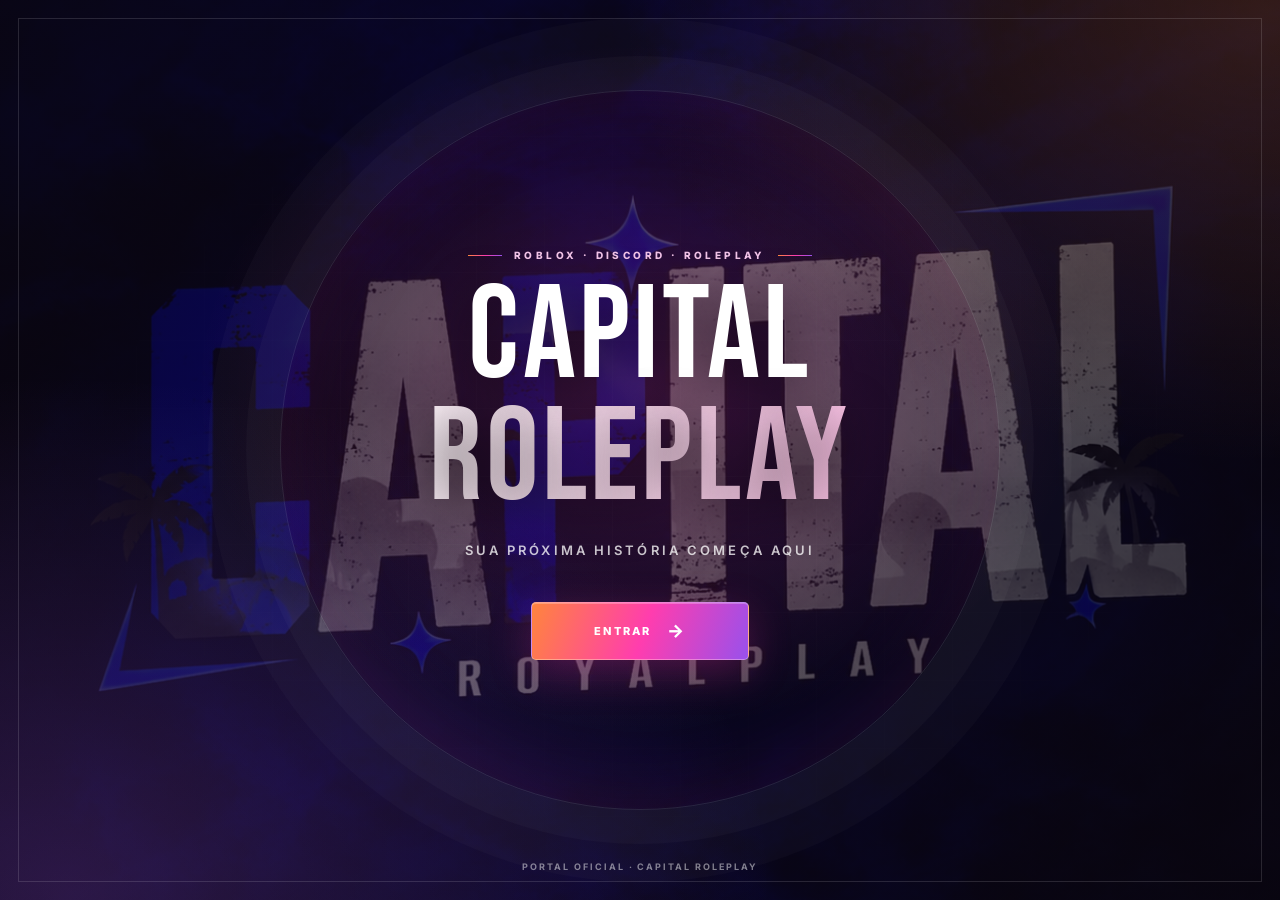
==== commit fb6e734d: "Add animated Capital Roleplay welcome and entry page" ====
--- a/index.html
+++ b/index.html
@@ -3,61 +3,54 @@
 <head>
 <meta charset="UTF-8">
 <meta name="viewport" content="width=device-width, initial-scale=1">
-<meta name="theme-color" content="#0d0714"><link rel="preconnect" href="https://fonts.gstatic.com" crossorigin><link href="https://fonts.googleapis.com/css2?family=Bebas+Neue&family=Inter:wght@400;500;600;700;800&display=swap" rel="stylesheet">
-<meta name="description" content="Capital Roleplay — portal oficial da comunidade de roleplay no Roblox. Conheça os departamentos, acompanhe os comunicados e participe.">
-<title>Capital Roleplay | Portal Oficial</title>
+<meta name="theme-color" content="#100817">
+<meta name="description" content="Capital Roleplay — acesse o portal oficial da comunidade.">
+<title>Capital Roleplay | Bem-vindo</title>
 <link rel="preconnect" href="https://fonts.googleapis.com">
-
-<link rel="stylesheet" href="styles.css">
+<link rel="preconnect" href="https://fonts.gstatic.com" crossorigin>
+<link href="https://fonts.googleapis.com/css2?family=Bebas+Neue&family=Inter:wght@400;500;600;700;800&display=swap" rel="stylesheet">
+<style>
+:root{color-scheme:dark;--pink:325 100% 62%;--orange:22 100% 62%;--violet:268 80% 62%;--display:"Bebas Neue",Impact,sans-serif}
+*{box-sizing:border-box}
+html,body{width:100%;min-height:100%;margin:0}
+body{min-height:100svh;overflow:hidden;background:#100817;color:#fff;font-family:Inter,Arial,sans-serif}
+.entry{position:relative;isolation:isolate;display:grid;place-items:center;min-height:100svh;padding:32px 22px;overflow:hidden;background-image:linear-gradient(115deg,rgba(10,6,18,.88),rgba(13,7,20,.66) 48%,rgba(10,6,18,.84)),url("file_00000000ef14820eb7d37f862d184d27.png");background-size:cover;background-position:center;background-repeat:no-repeat}
+.entry:before{content:"";position:absolute;z-index:-1;inset:-20%;background:radial-gradient(ellipse at 50% 45%,hsl(var(--pink)/.2),transparent 35%),radial-gradient(ellipse at 18% 85%,hsl(var(--violet)/.24),transparent 34%),radial-gradient(ellipse at 85% 15%,hsl(var(--orange)/.17),transparent 30%);animation:ambient 12s ease-in-out infinite alternate}
+.entry:after{content:"";position:absolute;z-index:-1;inset:18px;border:1px solid rgba(255,255,255,.13);pointer-events:none}
+.grid{position:absolute;z-index:-1;inset:0;opacity:.18;background-image:linear-gradient(rgba(255,255,255,.09) 1px,transparent 1px),linear-gradient(90deg,rgba(255,255,255,.09) 1px,transparent 1px);background-size:68px 68px;mask-image:radial-gradient(ellipse at center,#000,transparent 76%)}
+.glow-ring{position:absolute;z-index:-1;width:min(76vw,720px);aspect-ratio:1;border:1px solid rgba(255,255,255,.12);border-radius:50%;box-shadow:0 0 0 34px rgba(255,255,255,.025),0 0 0 72px rgba(255,255,255,.018),inset 0 0 90px hsl(var(--pink)/.09);animation:ring 10s ease-in-out infinite}
+.content{width:min(760px,100%);text-align:center;animation:arrive 1s cubic-bezier(.2,.7,.2,1) both}
+.kicker{display:inline-flex;align-items:center;gap:12px;margin:0 0 22px;color:#f2c4e8;font-size:10px;font-weight:800;letter-spacing:.34em;text-transform:uppercase}
+.kicker:before,.kicker:after{content:"";width:34px;height:1px;background:linear-gradient(90deg,hsl(var(--orange)),hsl(var(--pink)),hsl(var(--violet)))}
+h1{margin:0;font-family:var(--display);font-size:clamp(64px,12vw,132px);font-weight:400;line-height:.83;letter-spacing:.025em;text-shadow:0 12px 45px rgba(0,0,0,.5)}
+h1 span{display:block;margin-top:12px;background:linear-gradient(100deg,#fff 5%,#f7b7df 48%,#bca0ff 95%);background-size:180% 100%;-webkit-background-clip:text;background-clip:text;color:transparent;animation:shine 7s ease-in-out infinite}
+.subtitle{margin:28px auto 0;color:rgba(255,255,255,.76);font-size:clamp(11px,1.5vw,13px);font-weight:600;letter-spacing:.24em;text-transform:uppercase}
+.enter{position:relative;display:inline-flex;align-items:center;justify-content:center;gap:15px;min-width:218px;min-height:58px;margin-top:44px;padding:0 30px;overflow:hidden;border:1px solid rgba(255,255,255,.34);border-radius:5px;background:linear-gradient(110deg,hsl(var(--orange)),hsl(var(--pink)) 52%,hsl(var(--violet)));box-shadow:0 12px 42px hsl(var(--pink)/.25),inset 0 1px rgba(255,255,255,.25);color:#fff;font:800 11px Inter,Arial,sans-serif;letter-spacing:.2em;text-decoration:none;text-transform:uppercase;transition:transform .25s ease,box-shadow .25s ease,filter .25s ease}
+.enter:before{content:"";position:absolute;inset:0;background:linear-gradient(110deg,transparent 20%,rgba(255,255,255,.36) 48%,transparent 72%);transform:translateX(-120%);transition:transform .65s ease}
+.enter:hover{transform:translateY(-4px);filter:saturate(1.12) brightness(1.08);box-shadow:0 18px 54px hsl(var(--pink)/.38),0 0 42px hsl(var(--violet)/.18)}
+.enter:hover:before{transform:translateX(120%)}
+.arrow{font-size:18px;line-height:1;transition:transform .25s ease}
+.enter:hover .arrow{transform:translateX(5px)}
+.footer-note{position:absolute;bottom:28px;left:20px;right:20px;color:rgba(255,255,255,.48);font-size:9px;font-weight:700;letter-spacing:.22em;text-align:center;text-transform:uppercase}
+@keyframes arrive{from{opacity:0;transform:translateY(24px);filter:blur(5px)}to{opacity:1;transform:translateY(0);filter:blur(0)}}
+@keyframes ambient{from{transform:translate3d(-2%,-1%,0) scale(.96)}to{transform:translate3d(2%,2%,0) scale(1.06)}}
+@keyframes ring{0%,100%{transform:scale(.96);opacity:.55}50%{transform:scale(1.04);opacity:1}}
+@keyframes shine{0%,100%{background-position:0% 50%}50%{background-position:100% 50%}}
+@media(max-width:600px){.entry{padding:24px 18px;background-position:56% center}.entry:after{inset:10px}.glow-ring{width:110vw}.kicker{font-size:8px;letter-spacing:.23em}.kicker:before,.kicker:after{width:20px}.subtitle{max-width:280px;line-height:1.9;letter-spacing:.18em}.enter{min-width:205px;min-height:56px;margin-top:36px}.footer-note{bottom:22px;font-size:8px;letter-spacing:.14em}}
+@media(prefers-reduced-motion:reduce){*,*:before,*:after{animation:none!important;transition:none!important;scroll-behavior:auto!important}.content{opacity:1;transform:none;filter:none}}
+</style>
 </head>
 <body>
-<header class="site-header">
- <div class="header-inner">
-  <a class="brand" href="index.html" aria-label="Capital Roleplay — início"><span class="brand-name">CAPITAL <span>ROLEPLAY</span></span></a>
-  <button class="menu-toggle" id="menuToggle" aria-label="Abrir menu" aria-expanded="false" aria-controls="navigation"><svg class="ui-icon menu-icon" viewBox="0 0 24 24" aria-hidden="true" focusable="false"><path d="M4 6h16M4 12h16M4 18h16"/></svg></button>
-  <nav id="navigation" aria-label="Navegação principal">
-   <a class="active" href="index.html" aria-current="page">Início</a>
-   <a href="departamentos.html">Departamentos</a>
-   <a href="comunicados.html">Comunicados</a>
-   <a href="inscricoes.html" class="nav-cta">Inscrições</a>
-  </nav>
- </div>
-</header>
-<main>
- <section class="home-hero">
-  <div class="container hero-layout">
-   <div class="hero-copy">
-    <p class="eyebrow">ROBLOX · DISCORD · ROLEPLAY</p>
-    <h1>Capital<br><span>Roleplay.</span></h1>
-    <p class="lead">Uma comunidade construída para quem valoriza organização, imersão e experiências de roleplay. Acesse os canais oficiais, conheça nossa estrutura e faça parte da cidade.</p>
-    <div class="actions">
-     <a class="button primary" href="inscricoes.html">Faça sua inscrição</a>
-     <a class="text-button" href="departamentos.html">Explorar departamentos <svg class="ui-icon" viewBox="0 0 24 24" aria-hidden="true" focusable="false"><path d="M5 12h14M12 5l7 7-7 7"/></svg></a>
-    </div>
-   </div>
-  </div>
+<main class="entry">
+ <div class="grid" aria-hidden="true"></div>
+ <div class="glow-ring" aria-hidden="true"></div>
+ <section class="content" aria-label="Entrada Capital Roleplay">
+  <p class="kicker">Roblox · Discord · Roleplay</p>
+  <h1>CAPITAL <span>ROLEPLAY</span></h1>
+  <p class="subtitle">Sua próxima história começa aqui</p>
+  <a class="enter" href="portal.html">ENTRAR <span class="arrow" aria-hidden="true">→</span></a>
  </section>
- <section class="container home-about">
-  <div class="section-heading"><p class="eyebrow">A COMUNIDADE</p><h2>Uma cidade. Muitas histórias.</h2></div>
-  <div class="about-grid">
-   <p class="about-lead">O seu próximo capítulo começa na Capital.</p>
-   <div><p>O portal reúne as informações essenciais da comunidade em um só lugar. Consulte os departamentos oficiais, acompanhe os comunicados da administração e envie sua inscrição para participar.</p><a class="inline-link" href="comunicados.html">Acompanhar comunicados <svg class="ui-icon" viewBox="0 0 24 24" aria-hidden="true" focusable="false"><path d="M5 12h14M12 5l7 7-7 7"/></svg></a></div>
-  </div>
- </section>
- <section class="home-links">
-  <div class="container link-grid">
-   <a href="departamentos.html" class="feature-link"><span class="feature-number">01</span><span><strong>Departamentos</strong><small>Conheça a estrutura e as áreas oficiais.</small></span><b aria-hidden="true"><svg class="ui-icon" viewBox="0 0 24 24"><path d="M13 5h6v6M19 5l-9 9"/><path d="M19 13v5a1 1 0 0 1-1 1H6a1 1 0 0 1-1-1V6a1 1 0 0 1 1-1h5"/></svg></b></a>
-   <a href="comunicados.html" class="feature-link"><span class="feature-number">02</span><span><strong>Comunicados</strong><small>Informações e atualizações oficiais.</small></span><b aria-hidden="true"><svg class="ui-icon" viewBox="0 0 24 24"><path d="M13 5h6v6M19 5l-9 9"/><path d="M19 13v5a1 1 0 0 1-1 1H6a1 1 0 0 1-1-1V6a1 1 0 0 1 1-1h5"/></svg></b></a>
-   <a href="inscricoes.html" class="feature-link"><span class="feature-number">03</span><span><strong>Inscrições</strong><small>Envie seus dados para análise da equipe.</small></span><b aria-hidden="true"><svg class="ui-icon" viewBox="0 0 24 24"><path d="M13 5h6v6M19 5l-9 9"/><path d="M19 13v5a1 1 0 0 1-1 1H6a1 1 0 0 1-1-1V6a1 1 0 0 1 1-1h5"/></svg></b></a>
-  </div>
- </section>
+ <div class="footer-note">Portal oficial · Capital Roleplay</div>
 </main>
-<footer class="site-footer"><div class="container footer-inner"><a class="brand footer-brand" href="index.html"><span class="brand-name">CAPITAL <span>ROLEPLAY</span></span></a><span>© 2026 Capital Roleplay</span><a href="admin.html">Área administrativa</a></div></footer>
-<script>
-const menu=document.getElementById('menuToggle');
-const nav=document.getElementById('navigation');
-menu?.addEventListener('click',()=>{const open=nav.classList.toggle('open');menu.setAttribute('aria-expanded',String(open));menu.setAttribute('aria-label',open?'Fechar menu':'Abrir menu');menu.setAttribute('aria-label',open?'Fechar menu':'Abrir menu');});
-nav?.querySelectorAll('a').forEach(link=>link.addEventListener('click',()=>{nav.classList.remove('open');menu?.setAttribute('aria-expanded','false');menu?.setAttribute('aria-label','Abrir menu');menu?.setAttribute('aria-label','Abrir menu');}));
-</script>
-<script src="motion.js" defer></script></body>
+</body>
 </html>
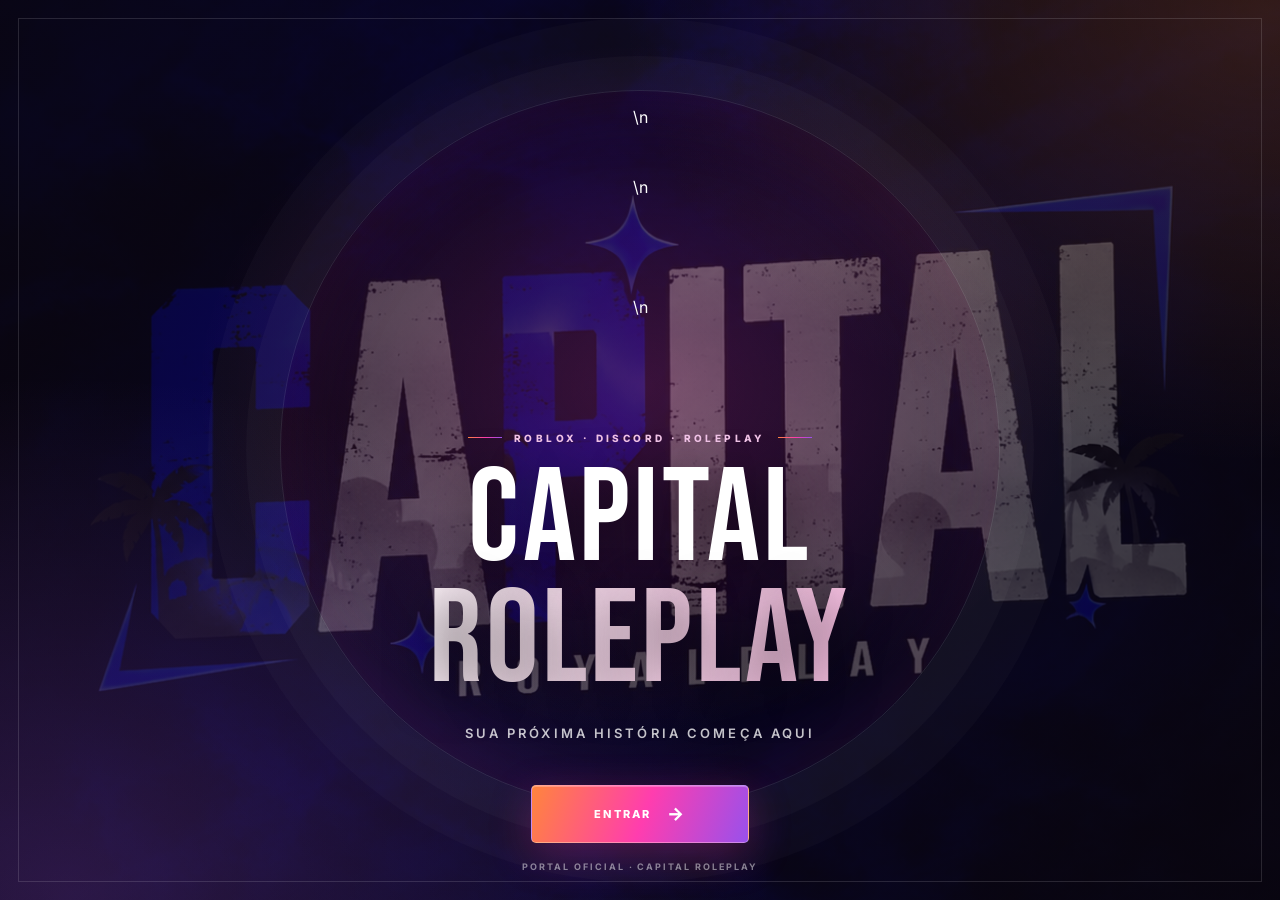
==== commit c5850c7c: "Add continuous looping light sweep and floating glow animation to entry page" ====
--- a/index.html
+++ b/index.html
@@ -17,7 +17,7 @@
 .entry{position:relative;isolation:isolate;display:grid;place-items:center;min-height:100svh;padding:32px 22px;overflow:hidden;background-image:linear-gradient(115deg,rgba(10,6,18,.88),rgba(13,7,20,.66) 48%,rgba(10,6,18,.84)),url("file_00000000ef14820eb7d37f862d184d27.png");background-size:cover;background-position:center;background-repeat:no-repeat}
 .entry:before{content:"";position:absolute;z-index:-1;inset:-20%;background:radial-gradient(ellipse at 50% 45%,hsl(var(--pink)/.2),transparent 35%),radial-gradient(ellipse at 18% 85%,hsl(var(--violet)/.24),transparent 34%),radial-gradient(ellipse at 85% 15%,hsl(var(--orange)/.17),transparent 30%);animation:ambient 12s ease-in-out infinite alternate}
 .entry:after{content:"";position:absolute;z-index:-1;inset:18px;border:1px solid rgba(255,255,255,.13);pointer-events:none}
-.grid{position:absolute;z-index:-1;inset:0;opacity:.18;background-image:linear-gradient(rgba(255,255,255,.09) 1px,transparent 1px),linear-gradient(90deg,rgba(255,255,255,.09) 1px,transparent 1px);background-size:68px 68px;mask-image:radial-gradient(ellipse at center,#000,transparent 76%)}
+.light-sweep{position:absolute;z-index:0;top:-35%;bottom:-35%;left:-45%;width:28%;pointer-events:none;background:linear-gradient(90deg,transparent,rgba(255,255,255,.035) 28%,hsl(var(--pink)/.12) 50%,rgba(255,255,255,.045) 72%,transparent);filter:blur(18px);transform:skewX(-18deg);animation:sweep 8s linear infinite}\n.pulse-orb{position:absolute;z-index:0;width:9px;height:9px;border-radius:50%;background:#fff;box-shadow:0 0 12px 4px hsl(var(--pink)/.7),0 0 34px 10px hsl(var(--violet)/.35);opacity:.7;pointer-events:none;animation:float 6s ease-in-out infinite}\n.pulse-orb.one{top:22%;left:14%}.pulse-orb.two{right:16%;bottom:24%;width:6px;height:6px;animation-delay:-3s}\n.grid{position:absolute;z-index:-1;inset:0;opacity:.18;background-image:linear-gradient(rgba(255,255,255,.09) 1px,transparent 1px),linear-gradient(90deg,rgba(255,255,255,.09) 1px,transparent 1px);background-size:68px 68px;mask-image:radial-gradient(ellipse at center,#000,transparent 76%)}
 .glow-ring{position:absolute;z-index:-1;width:min(76vw,720px);aspect-ratio:1;border:1px solid rgba(255,255,255,.12);border-radius:50%;box-shadow:0 0 0 34px rgba(255,255,255,.025),0 0 0 72px rgba(255,255,255,.018),inset 0 0 90px hsl(var(--pink)/.09);animation:ring 10s ease-in-out infinite}
 .content{width:min(760px,100%);text-align:center;animation:arrive 1s cubic-bezier(.2,.7,.2,1) both}
 .kicker{display:inline-flex;align-items:center;gap:12px;margin:0 0 22px;color:#f2c4e8;font-size:10px;font-weight:800;letter-spacing:.34em;text-transform:uppercase}
@@ -32,7 +32,7 @@
 .arrow{font-size:18px;line-height:1;transition:transform .25s ease}
 .enter:hover .arrow{transform:translateX(5px)}
 .footer-note{position:absolute;bottom:28px;left:20px;right:20px;color:rgba(255,255,255,.48);font-size:9px;font-weight:700;letter-spacing:.22em;text-align:center;text-transform:uppercase}
-@keyframes arrive{from{opacity:0;transform:translateY(24px);filter:blur(5px)}to{opacity:1;transform:translateY(0);filter:blur(0)}}
+@keyframes sweep{from{left:-45%}to{left:125%}}\n@keyframes float{0%,100%{transform:translate3d(0,0,0) scale(.8);opacity:.35}50%{transform:translate3d(18px,-28px,0) scale(1.25);opacity:1}}\n@keyframes arrive{from{opacity:0;transform:translateY(24px);filter:blur(5px)}to{opacity:1;transform:translateY(0);filter:blur(0)}}
 @keyframes ambient{from{transform:translate3d(-2%,-1%,0) scale(.96)}to{transform:translate3d(2%,2%,0) scale(1.06)}}
 @keyframes ring{0%,100%{transform:scale(.96);opacity:.55}50%{transform:scale(1.04);opacity:1}}
 @keyframes shine{0%,100%{background-position:0% 50%}50%{background-position:100% 50%}}
@@ -42,7 +42,7 @@
 </head>
 <body>
 <main class="entry">
- <div class="grid" aria-hidden="true"></div>
+ <div class="grid" aria-hidden="true"></div>\n <div class="light-sweep" aria-hidden="true"></div>\n <div class="pulse-orb one" aria-hidden="true"></div>\n <div class="pulse-orb two" aria-hidden="true"></div>
  <div class="glow-ring" aria-hidden="true"></div>
  <section class="content" aria-label="Entrada Capital Roleplay">
   <p class="kicker">Roblox · Discord · Roleplay</p>
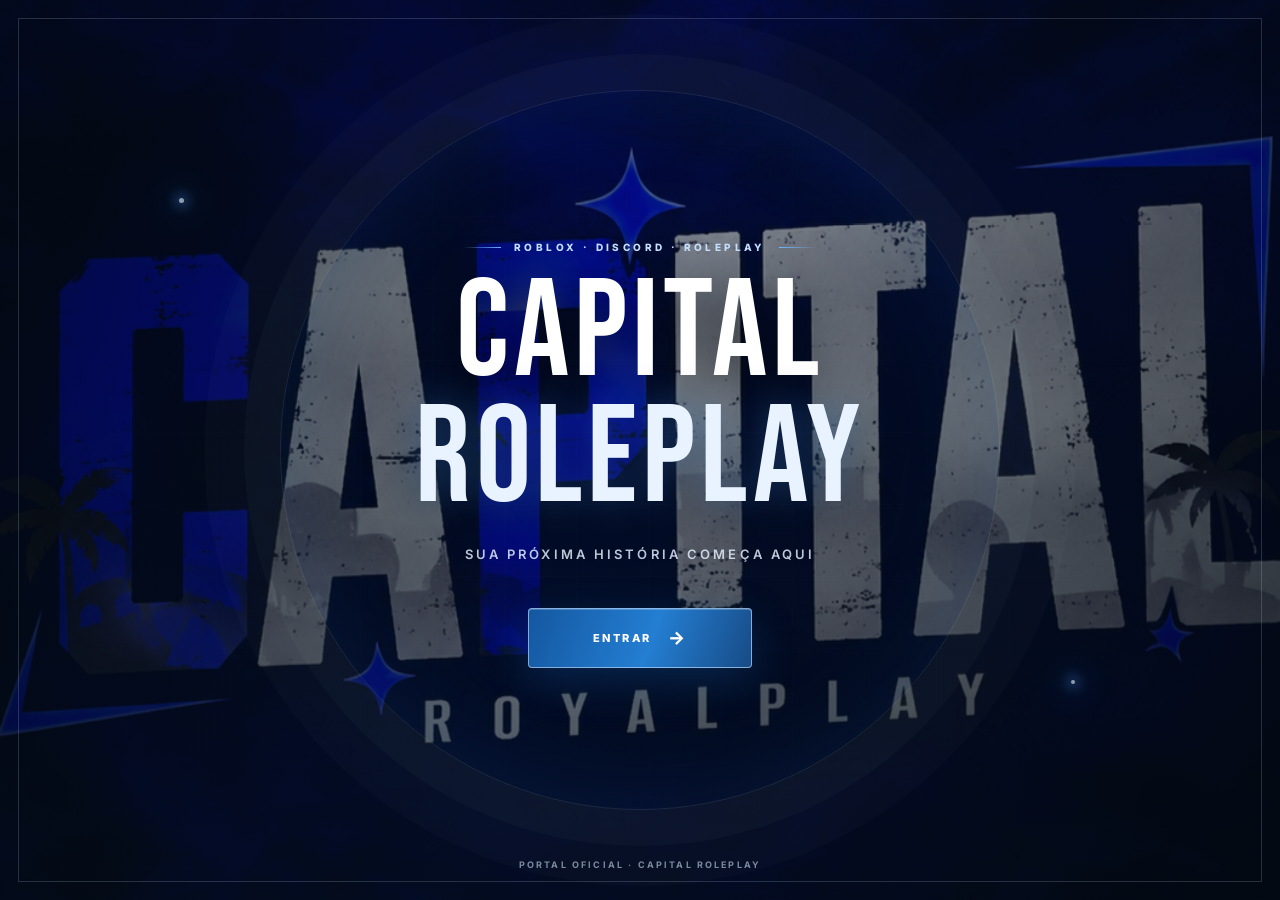
==== commit c1bae49f: "Refina a entrada com fundo cinematográfico animado e identidade azul" ====
--- a/index.html
+++ b/index.html
@@ -3,46 +3,57 @@
 <head>
 <meta charset="UTF-8">
 <meta name="viewport" content="width=device-width, initial-scale=1">
-<meta name="theme-color" content="#100817">
+<meta name="theme-color" content="#071321">
 <meta name="description" content="Capital Roleplay — acesse o portal oficial da comunidade.">
 <title>Capital Roleplay | Bem-vindo</title>
 <link rel="preconnect" href="https://fonts.googleapis.com">
 <link rel="preconnect" href="https://fonts.gstatic.com" crossorigin>
 <link href="https://fonts.googleapis.com/css2?family=Bebas+Neue&family=Inter:wght@400;500;600;700;800&display=swap" rel="stylesheet">
 <style>
-:root{color-scheme:dark;--pink:325 100% 62%;--orange:22 100% 62%;--violet:268 80% 62%;--display:"Bebas Neue",Impact,sans-serif}
+:root{color-scheme:dark;--display:"Bebas Neue",Impact,sans-serif}
 *{box-sizing:border-box}
 html,body{width:100%;min-height:100%;margin:0}
-body{min-height:100svh;overflow:hidden;background:#100817;color:#fff;font-family:Inter,Arial,sans-serif}
-.entry{position:relative;isolation:isolate;display:grid;place-items:center;min-height:100svh;padding:32px 22px;overflow:hidden;background-image:linear-gradient(115deg,rgba(10,6,18,.88),rgba(13,7,20,.66) 48%,rgba(10,6,18,.84)),url("file_00000000ef14820eb7d37f862d184d27.png");background-size:cover;background-position:center;background-repeat:no-repeat}
-.entry:before{content:"";position:absolute;z-index:-1;inset:-20%;background:radial-gradient(ellipse at 50% 45%,hsl(var(--pink)/.2),transparent 35%),radial-gradient(ellipse at 18% 85%,hsl(var(--violet)/.24),transparent 34%),radial-gradient(ellipse at 85% 15%,hsl(var(--orange)/.17),transparent 30%);animation:ambient 12s ease-in-out infinite alternate}
-.entry:after{content:"";position:absolute;z-index:-1;inset:18px;border:1px solid rgba(255,255,255,.13);pointer-events:none}
-.light-sweep{position:absolute;z-index:0;top:-35%;bottom:-35%;left:-45%;width:28%;pointer-events:none;background:linear-gradient(90deg,transparent,rgba(255,255,255,.035) 28%,hsl(var(--pink)/.12) 50%,rgba(255,255,255,.045) 72%,transparent);filter:blur(18px);transform:skewX(-18deg);animation:sweep 8s linear infinite}\n.pulse-orb{position:absolute;z-index:0;width:9px;height:9px;border-radius:50%;background:#fff;box-shadow:0 0 12px 4px hsl(var(--pink)/.7),0 0 34px 10px hsl(var(--violet)/.35);opacity:.7;pointer-events:none;animation:float 6s ease-in-out infinite}\n.pulse-orb.one{top:22%;left:14%}.pulse-orb.two{right:16%;bottom:24%;width:6px;height:6px;animation-delay:-3s}\n.grid{position:absolute;z-index:-1;inset:0;opacity:.18;background-image:linear-gradient(rgba(255,255,255,.09) 1px,transparent 1px),linear-gradient(90deg,rgba(255,255,255,.09) 1px,transparent 1px);background-size:68px 68px;mask-image:radial-gradient(ellipse at center,#000,transparent 76%)}
-.glow-ring{position:absolute;z-index:-1;width:min(76vw,720px);aspect-ratio:1;border:1px solid rgba(255,255,255,.12);border-radius:50%;box-shadow:0 0 0 34px rgba(255,255,255,.025),0 0 0 72px rgba(255,255,255,.018),inset 0 0 90px hsl(var(--pink)/.09);animation:ring 10s ease-in-out infinite}
-.content{width:min(760px,100%);text-align:center;animation:arrive 1s cubic-bezier(.2,.7,.2,1) both}
-.kicker{display:inline-flex;align-items:center;gap:12px;margin:0 0 22px;color:#f2c4e8;font-size:10px;font-weight:800;letter-spacing:.34em;text-transform:uppercase}
-.kicker:before,.kicker:after{content:"";width:34px;height:1px;background:linear-gradient(90deg,hsl(var(--orange)),hsl(var(--pink)),hsl(var(--violet)))}
-h1{margin:0;font-family:var(--display);font-size:clamp(64px,12vw,132px);font-weight:400;line-height:.83;letter-spacing:.025em;text-shadow:0 12px 45px rgba(0,0,0,.5)}
-h1 span{display:block;margin-top:12px;background:linear-gradient(100deg,#fff 5%,#f7b7df 48%,#bca0ff 95%);background-size:180% 100%;-webkit-background-clip:text;background-clip:text;color:transparent;animation:shine 7s ease-in-out infinite}
-.subtitle{margin:28px auto 0;color:rgba(255,255,255,.76);font-size:clamp(11px,1.5vw,13px);font-weight:600;letter-spacing:.24em;text-transform:uppercase}
-.enter{position:relative;display:inline-flex;align-items:center;justify-content:center;gap:15px;min-width:218px;min-height:58px;margin-top:44px;padding:0 30px;overflow:hidden;border:1px solid rgba(255,255,255,.34);border-radius:5px;background:linear-gradient(110deg,hsl(var(--orange)),hsl(var(--pink)) 52%,hsl(var(--violet)));box-shadow:0 12px 42px hsl(var(--pink)/.25),inset 0 1px rgba(255,255,255,.25);color:#fff;font:800 11px Inter,Arial,sans-serif;letter-spacing:.2em;text-decoration:none;text-transform:uppercase;transition:transform .25s ease,box-shadow .25s ease,filter .25s ease}
-.enter:before{content:"";position:absolute;inset:0;background:linear-gradient(110deg,transparent 20%,rgba(255,255,255,.36) 48%,transparent 72%);transform:translateX(-120%);transition:transform .65s ease}
-.enter:hover{transform:translateY(-4px);filter:saturate(1.12) brightness(1.08);box-shadow:0 18px 54px hsl(var(--pink)/.38),0 0 42px hsl(var(--violet)/.18)}
-.enter:hover:before{transform:translateX(120%)}
-.arrow{font-size:18px;line-height:1;transition:transform .25s ease}
-.enter:hover .arrow{transform:translateX(5px)}
-.footer-note{position:absolute;bottom:28px;left:20px;right:20px;color:rgba(255,255,255,.48);font-size:9px;font-weight:700;letter-spacing:.22em;text-align:center;text-transform:uppercase}
-@keyframes sweep{from{left:-45%}to{left:125%}}\n@keyframes float{0%,100%{transform:translate3d(0,0,0) scale(.8);opacity:.35}50%{transform:translate3d(18px,-28px,0) scale(1.25);opacity:1}}\n@keyframes arrive{from{opacity:0;transform:translateY(24px);filter:blur(5px)}to{opacity:1;transform:translateY(0);filter:blur(0)}}
-@keyframes ambient{from{transform:translate3d(-2%,-1%,0) scale(.96)}to{transform:translate3d(2%,2%,0) scale(1.06)}}
-@keyframes ring{0%,100%{transform:scale(.96);opacity:.55}50%{transform:scale(1.04);opacity:1}}
-@keyframes shine{0%,100%{background-position:0% 50%}50%{background-position:100% 50%}}
-@media(max-width:600px){.entry{padding:24px 18px;background-position:56% center}.entry:after{inset:10px}.glow-ring{width:110vw}.kicker{font-size:8px;letter-spacing:.23em}.kicker:before,.kicker:after{width:20px}.subtitle{max-width:280px;line-height:1.9;letter-spacing:.18em}.enter{min-width:205px;min-height:56px;margin-top:36px}.footer-note{bottom:22px;font-size:8px;letter-spacing:.14em}}
-@media(prefers-reduced-motion:reduce){*,*:before,*:after{animation:none!important;transition:none!important;scroll-behavior:auto!important}.content{opacity:1;transform:none;filter:none}}
+body{min-height:100svh;overflow:hidden;background:#071321;color:#fff;font-family:Inter,Arial,sans-serif}
+.entry{position:relative;isolation:isolate;display:grid;place-items:center;min-height:100svh;padding:32px 22px;overflow:hidden;background:linear-gradient(110deg,rgba(3,10,19,.78),rgba(4,15,28,.48) 52%,rgba(3,10,19,.78))}
+.backdrop{position:absolute;z-index:-3;inset:-5%;background-image:url("file_00000000ef14820eb7d37f862d184d27.png");background-size:cover;background-position:center;background-repeat:no-repeat;transform:scale(1.08);animation:cinematic-pan 26s ease-in-out infinite alternate;will-change:transform}
+.entry:before{content:"";position:absolute;z-index:-2;inset:0;background:linear-gradient(110deg,rgba(3,10,19,.84),rgba(5,19,35,.5) 48%,rgba(3,10,19,.78)),linear-gradient(0deg,rgba(2,8,15,.5),transparent 55%);pointer-events:none}
+.entry:after{content:"";position:absolute;z-index:2;inset:18px;border:1px solid rgba(220,236,255,.17);pointer-events:none}
+.grid{position:absolute;z-index:-1;inset:0;opacity:.13;background-image:linear-gradient(rgba(180,215,255,.12) 1px,transparent 1px),linear-gradient(90deg,rgba(180,215,255,.12) 1px,transparent 1px);background-size:72px 72px;mask-image:radial-gradient(ellipse at center,#000,transparent 78%)}
+.light-sweep{position:absolute;z-index:0;top:-40%;bottom:-40%;left:-45%;width:26%;pointer-events:none;background:linear-gradient(90deg,transparent,rgba(166,211,255,.06) 28%,rgba(111,180,255,.2) 50%,rgba(220,239,255,.08) 72%,transparent);filter:blur(20px);transform:skewX(-18deg);animation:sweep 11s linear infinite}
+.pulse-orb{position:absolute;z-index:0;width:5px;height:5px;border-radius:50%;background:#d9edff;box-shadow:0 0 12px 4px rgba(72,157,255,.55),0 0 34px 10px rgba(45,140,255,.22);opacity:.65;pointer-events:none;animation:float 8s ease-in-out infinite}
+.pulse-orb.one{top:22%;left:14%}
+.pulse-orb.two{right:16%;bottom:24%;width:4px;height:4px;animation-delay:-4s}
+.glow-ring{position:absolute;z-index:-1;width:min(76vw,720px);aspect-ratio:1;border:1px solid rgba(205,230,255,.13);border-radius:50%;box-shadow:0 0 0 36px rgba(205,230,255,.025),0 0 0 76px rgba(205,230,255,.016),inset 0 0 100px rgba(45,140,255,.1);animation:ring 14s ease-in-out infinite}
+.content{position:relative;z-index:1;width:min(780px,100%);text-align:center;animation:arrive 1.1s cubic-bezier(.2,.7,.2,1) both}
+.kicker{display:inline-flex;align-items:center;gap:13px;margin:0 0 24px;color:#c6e1ff;font-size:10px;font-weight:800;letter-spacing:.34em;text-transform:uppercase}
+.kicker:before,.kicker:after{content:"";width:38px;height:1px;background:linear-gradient(90deg,transparent,#70b6ff)}
+.kicker:after{transform:rotate(180deg)}
+h1{margin:0;font-family:var(--display);font-size:clamp(66px,12vw,138px);font-weight:400;line-height:.82;letter-spacing:.035em;text-shadow:0 12px 48px rgba(0,0,0,.65)}
+h1 span{display:block;margin-top:13px;color:#e8f3ff;text-shadow:0 0 34px rgba(67,157,255,.32),0 12px 48px rgba(0,0,0,.55)}
+.subtitle{margin:30px auto 0;color:rgba(230,241,255,.82);font-size:clamp(11px,1.5vw,13px);font-weight:600;letter-spacing:.24em;text-transform:uppercase}
+.enter{position:relative;display:inline-flex;align-items:center;justify-content:center;gap:16px;min-width:224px;min-height:60px;margin-top:46px;padding:0 32px;overflow:hidden;border:1px solid rgba(199,226,255,.62);border-radius:4px;background:linear-gradient(110deg,#1457a0,#247ed2 55%,#174b86);box-shadow:0 12px 42px rgba(20,103,185,.28),inset 0 1px rgba(255,255,255,.22);color:#fff;font:800 11px Inter,Arial,sans-serif;letter-spacing:.22em;text-decoration:none;text-transform:uppercase;transition:transform .3s ease,box-shadow .3s ease,filter .3s ease}
+.enter:before{content:"";position:absolute;inset:0;background:linear-gradient(110deg,transparent 18%,rgba(255,255,255,.34) 48%,transparent 76%);transform:translateX(-125%);transition:transform .8s ease}
+.enter:hover{transform:translateY(-4px);filter:brightness(1.12);box-shadow:0 18px 54px rgba(20,103,185,.42),0 0 34px rgba(81,164,255,.2)}
+.enter:hover:before{transform:translateX(125%)}
+.arrow{font-size:18px;line-height:1;transition:transform .3s ease}
+.enter:hover .arrow{transform:translateX(6px)}
+.footer-note{position:absolute;z-index:1;bottom:30px;left:20px;right:20px;color:rgba(221,236,255,.55);font-size:9px;font-weight:700;letter-spacing:.24em;text-align:center;text-transform:uppercase}
+@keyframes cinematic-pan{0%{transform:scale(1.08) translate3d(-1.2%,-.5%,0)}100%{transform:scale(1.2) translate3d(1.2%,.8%,0)}}
+@keyframes sweep{from{left:-45%}to{left:125%}}
+@keyframes float{0%,100%{transform:translate3d(0,0,0) scale(.8);opacity:.28}50%{transform:translate3d(18px,-30px,0) scale(1.25);opacity:.9}}
+@keyframes arrive{from{opacity:0;transform:translateY(24px);filter:blur(5px)}to{opacity:1;transform:translateY(0);filter:blur(0)}}
+@keyframes ring{0%,100%{transform:scale(.96);opacity:.5}50%{transform:scale(1.04);opacity:.95}}
+@media(max-width:600px){.entry{padding:24px 18px}.backdrop{background-position:54% center}.entry:after{inset:10px}.glow-ring{width:110vw}.kicker{font-size:8px;letter-spacing:.23em}.kicker:before,.kicker:after{width:22px}.subtitle{max-width:290px;line-height:1.9;letter-spacing:.17em}.enter{min-width:210px;min-height:57px;margin-top:38px}.footer-note{bottom:22px;font-size:8px;letter-spacing:.15em}}
+@media(prefers-reduced-motion:reduce){*,*:before,*:after{animation:none!important;transition:none!important;scroll-behavior:auto!important}.content{opacity:1;transform:none;filter:none}.backdrop{transform:scale(1.08)}}
 </style>
 </head>
 <body>
 <main class="entry">
- <div class="grid" aria-hidden="true"></div>\n <div class="light-sweep" aria-hidden="true"></div>\n <div class="pulse-orb one" aria-hidden="true"></div>\n <div class="pulse-orb two" aria-hidden="true"></div>
+ <div class="backdrop" aria-hidden="true"></div>
+ <div class="grid" aria-hidden="true"></div>
+ <div class="light-sweep" aria-hidden="true"></div>
+ <div class="pulse-orb one" aria-hidden="true"></div>
+ <div class="pulse-orb two" aria-hidden="true"></div>
  <div class="glow-ring" aria-hidden="true"></div>
  <section class="content" aria-label="Entrada Capital Roleplay">
   <p class="kicker">Roblox · Discord · Roleplay</p>
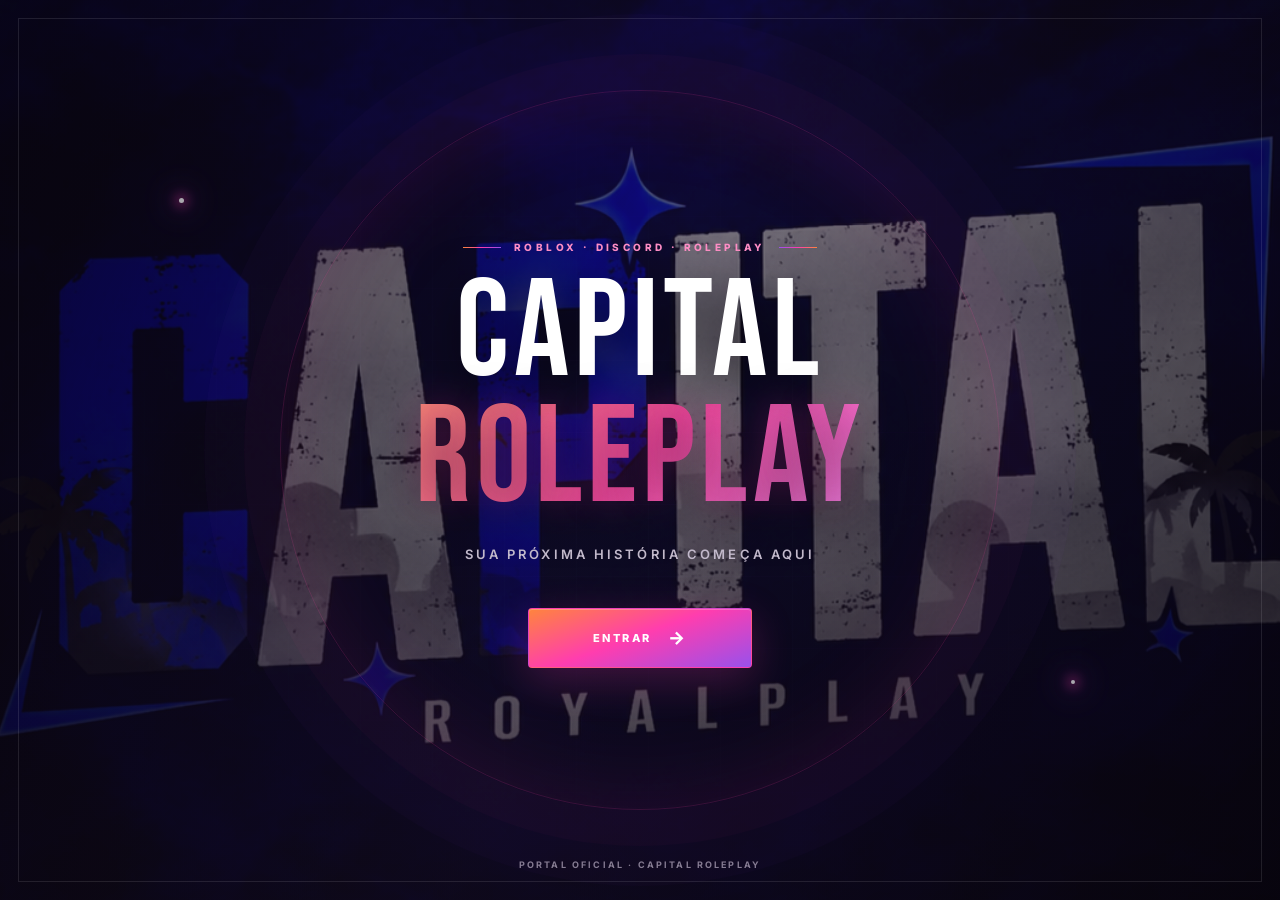
==== commit fca8e0e5: "Ajusta cores da entrada à identidade visual do portal" ====
--- a/index.html
+++ b/index.html
@@ -10,34 +10,34 @@
 <link rel="preconnect" href="https://fonts.gstatic.com" crossorigin>
 <link href="https://fonts.googleapis.com/css2?family=Bebas+Neue&family=Inter:wght@400;500;600;700;800&display=swap" rel="stylesheet">
 <style>
-:root{color-scheme:dark;--display:"Bebas Neue",Impact,sans-serif}
+:root{color-scheme:dark;--display:"Bebas Neue",Impact,sans-serif;--bg:hsl(262 50% 5%);--surface:hsl(262 45% 7%);--pink:325 100% 62%;--orange:22 100% 62%;--violet:268 80% 62%;--gold:44 100% 65%;--sunset:linear-gradient(160deg,hsl(var(--orange)) 0%,hsl(var(--pink)) 48%,hsl(var(--violet)) 100%);--text-gradient:linear-gradient(135deg,hsl(30 100% 68%) 0%,hsl(330 100% 66%) 50%,hsl(280 100% 80%) 100%);--line-gradient:linear-gradient(90deg,hsl(var(--orange)),hsl(var(--pink)),hsl(var(--violet)));--glow:hsl(var(--pink) / .28)}
 *{box-sizing:border-box}
 html,body{width:100%;min-height:100%;margin:0}
-body{min-height:100svh;overflow:hidden;background:#071321;color:#fff;font-family:Inter,Arial,sans-serif}
-.entry{position:relative;isolation:isolate;display:grid;place-items:center;min-height:100svh;padding:32px 22px;overflow:hidden;background:linear-gradient(110deg,rgba(3,10,19,.78),rgba(4,15,28,.48) 52%,rgba(3,10,19,.78))}
+body{min-height:100svh;overflow:hidden;background:var(--bg);color:#fff;font-family:Inter,Arial,sans-serif}
+.entry{position:relative;isolation:isolate;display:grid;place-items:center;min-height:100svh;padding:32px 22px;overflow:hidden;background:linear-gradient(110deg,hsl(262 50% 4% / .82),hsl(268 38% 9% / .52) 52%,hsl(262 50% 4% / .82))}
 .backdrop{position:absolute;z-index:-3;inset:-5%;background-image:url("file_00000000ef14820eb7d37f862d184d27.png");background-size:cover;background-position:center;background-repeat:no-repeat;transform:scale(1.08);animation:cinematic-pan 26s ease-in-out infinite alternate;will-change:transform}
-.entry:before{content:"";position:absolute;z-index:-2;inset:0;background:linear-gradient(110deg,rgba(3,10,19,.84),rgba(5,19,35,.5) 48%,rgba(3,10,19,.78)),linear-gradient(0deg,rgba(2,8,15,.5),transparent 55%);pointer-events:none}
-.entry:after{content:"";position:absolute;z-index:2;inset:18px;border:1px solid rgba(220,236,255,.17);pointer-events:none}
-.grid{position:absolute;z-index:-1;inset:0;opacity:.13;background-image:linear-gradient(rgba(180,215,255,.12) 1px,transparent 1px),linear-gradient(90deg,rgba(180,215,255,.12) 1px,transparent 1px);background-size:72px 72px;mask-image:radial-gradient(ellipse at center,#000,transparent 78%)}
-.light-sweep{position:absolute;z-index:0;top:-40%;bottom:-40%;left:-45%;width:26%;pointer-events:none;background:linear-gradient(90deg,transparent,rgba(166,211,255,.06) 28%,rgba(111,180,255,.2) 50%,rgba(220,239,255,.08) 72%,transparent);filter:blur(20px);transform:skewX(-18deg);animation:sweep 11s linear infinite}
-.pulse-orb{position:absolute;z-index:0;width:5px;height:5px;border-radius:50%;background:#d9edff;box-shadow:0 0 12px 4px rgba(72,157,255,.55),0 0 34px 10px rgba(45,140,255,.22);opacity:.65;pointer-events:none;animation:float 8s ease-in-out infinite}
+.entry:before{content:"";position:absolute;z-index:-2;inset:0;background:linear-gradient(110deg,hsl(262 50% 4% / .86),hsl(268 38% 9% / .58) 48%,hsl(262 50% 4% / .8)),linear-gradient(0deg,hsl(262 55% 2% / .58),transparent 55%);pointer-events:none}
+.entry:after{content:"";position:absolute;z-index:2;inset:18px;border:1px solid hsl(0 0% 100% / .1);pointer-events:none}
+.grid{position:absolute;z-index:-1;inset:0;opacity:.13;background-image:linear-gradient(hsl(var(--violet) / .16) 1px,transparent 1px),linear-gradient(90deg,rgba(180,215,255,.12) 1px,transparent 1px);background-size:72px 72px;mask-image:radial-gradient(ellipse at center,#000,transparent 78%)}
+.light-sweep{position:absolute;z-index:0;top:-40%;bottom:-40%;left:-45%;width:26%;pointer-events:none;background:linear-gradient(90deg,transparent,hsl(var(--orange) / .07) 28%,hsl(var(--pink) / .2) 50%,hsl(var(--violet) / .1) 72%,transparent);filter:blur(20px);transform:skewX(-18deg);animation:sweep 11s linear infinite}
+.pulse-orb{position:absolute;z-index:0;width:5px;height:5px;border-radius:50%;background:#fff;box-shadow:0 0 12px 4px hsl(var(--pink) / .55),0 0 34px 10px hsl(var(--violet) / .22);opacity:.65;pointer-events:none;animation:float 8s ease-in-out infinite}
 .pulse-orb.one{top:22%;left:14%}
 .pulse-orb.two{right:16%;bottom:24%;width:4px;height:4px;animation-delay:-4s}
-.glow-ring{position:absolute;z-index:-1;width:min(76vw,720px);aspect-ratio:1;border:1px solid rgba(205,230,255,.13);border-radius:50%;box-shadow:0 0 0 36px rgba(205,230,255,.025),0 0 0 76px rgba(205,230,255,.016),inset 0 0 100px rgba(45,140,255,.1);animation:ring 14s ease-in-out infinite}
+.glow-ring{position:absolute;z-index:-1;width:min(76vw,720px);aspect-ratio:1;border:1px solid hsl(var(--pink) / .18);border-radius:50%;box-shadow:0 0 0 36px hsl(var(--pink) / .025),0 0 0 76px hsl(var(--violet) / .02),inset 0 0 100px hsl(var(--pink) / .1);animation:ring 14s ease-in-out infinite}
 .content{position:relative;z-index:1;width:min(780px,100%);text-align:center;animation:arrive 1.1s cubic-bezier(.2,.7,.2,1) both}
-.kicker{display:inline-flex;align-items:center;gap:13px;margin:0 0 24px;color:#c6e1ff;font-size:10px;font-weight:800;letter-spacing:.34em;text-transform:uppercase}
-.kicker:before,.kicker:after{content:"";width:38px;height:1px;background:linear-gradient(90deg,transparent,#70b6ff)}
+.kicker{display:inline-flex;align-items:center;gap:13px;margin:0 0 24px;color:hsl(330 100% 78%);font-size:10px;font-weight:800;letter-spacing:.34em;text-transform:uppercase}
+.kicker:before,.kicker:after{content:"";width:38px;height:1px;background:var(--line-gradient)}
 .kicker:after{transform:rotate(180deg)}
 h1{margin:0;font-family:var(--display);font-size:clamp(66px,12vw,138px);font-weight:400;line-height:.82;letter-spacing:.035em;text-shadow:0 12px 48px rgba(0,0,0,.65)}
-h1 span{display:block;margin-top:13px;color:#e8f3ff;text-shadow:0 0 34px rgba(67,157,255,.32),0 12px 48px rgba(0,0,0,.55)}
-.subtitle{margin:30px auto 0;color:rgba(230,241,255,.82);font-size:clamp(11px,1.5vw,13px);font-weight:600;letter-spacing:.24em;text-transform:uppercase}
-.enter{position:relative;display:inline-flex;align-items:center;justify-content:center;gap:16px;min-width:224px;min-height:60px;margin-top:46px;padding:0 32px;overflow:hidden;border:1px solid rgba(199,226,255,.62);border-radius:4px;background:linear-gradient(110deg,#1457a0,#247ed2 55%,#174b86);box-shadow:0 12px 42px rgba(20,103,185,.28),inset 0 1px rgba(255,255,255,.22);color:#fff;font:800 11px Inter,Arial,sans-serif;letter-spacing:.22em;text-decoration:none;text-transform:uppercase;transition:transform .3s ease,box-shadow .3s ease,filter .3s ease}
-.enter:before{content:"";position:absolute;inset:0;background:linear-gradient(110deg,transparent 18%,rgba(255,255,255,.34) 48%,transparent 76%);transform:translateX(-125%);transition:transform .8s ease}
-.enter:hover{transform:translateY(-4px);filter:brightness(1.12);box-shadow:0 18px 54px rgba(20,103,185,.42),0 0 34px rgba(81,164,255,.2)}
+h1 span{display:block;margin-top:13px;background:var(--text-gradient);background-clip:text;-webkit-background-clip:text;color:transparent;text-shadow:0 0 34px hsl(var(--pink) / .24),0 12px 48px rgba(0,0,0,.55)}
+.subtitle{margin:30px auto 0;color:hsl(270 15% 76%);font-size:clamp(11px,1.5vw,13px);font-weight:600;letter-spacing:.24em;text-transform:uppercase}
+.enter{position:relative;display:inline-flex;align-items:center;justify-content:center;gap:16px;min-width:224px;min-height:60px;margin-top:46px;padding:0 32px;overflow:hidden;border:1px solid hsl(var(--pink) / .48);border-radius:4px;background:var(--sunset);box-shadow:0 12px 42px hsl(var(--pink) / .22),inset 0 1px rgba(255,255,255,.22);color:#fff;font:800 11px Inter,Arial,sans-serif;letter-spacing:.22em;text-decoration:none;text-transform:uppercase;transition:transform .3s ease,box-shadow .3s ease,filter .3s ease}
+.enter:before{content:"";position:absolute;inset:0;background:linear-gradient(110deg,transparent 18%,rgba(255,255,255,.28) 48%,transparent 76%);transform:translateX(-125%);transition:transform .8s ease}
+.enter:hover{transform:translateY(-4px);filter:brightness(1.12);box-shadow:0 18px 54px hsl(var(--pink) / .34),0 0 34px hsl(var(--violet) / .2)}
 .enter:hover:before{transform:translateX(125%)}
 .arrow{font-size:18px;line-height:1;transition:transform .3s ease}
 .enter:hover .arrow{transform:translateX(6px)}
-.footer-note{position:absolute;z-index:1;bottom:30px;left:20px;right:20px;color:rgba(221,236,255,.55);font-size:9px;font-weight:700;letter-spacing:.24em;text-align:center;text-transform:uppercase}
+.footer-note{position:absolute;z-index:1;bottom:30px;left:20px;right:20px;color:hsl(270 15% 70% / .72);font-size:9px;font-weight:700;letter-spacing:.24em;text-align:center;text-transform:uppercase}
 @keyframes cinematic-pan{0%{transform:scale(1.08) translate3d(-1.2%,-.5%,0)}100%{transform:scale(1.2) translate3d(1.2%,.8%,0)}}
 @keyframes sweep{from{left:-45%}to{left:125%}}
 @keyframes float{0%,100%{transform:translate3d(0,0,0) scale(.8);opacity:.28}50%{transform:translate3d(18px,-30px,0) scale(1.25);opacity:.9}}
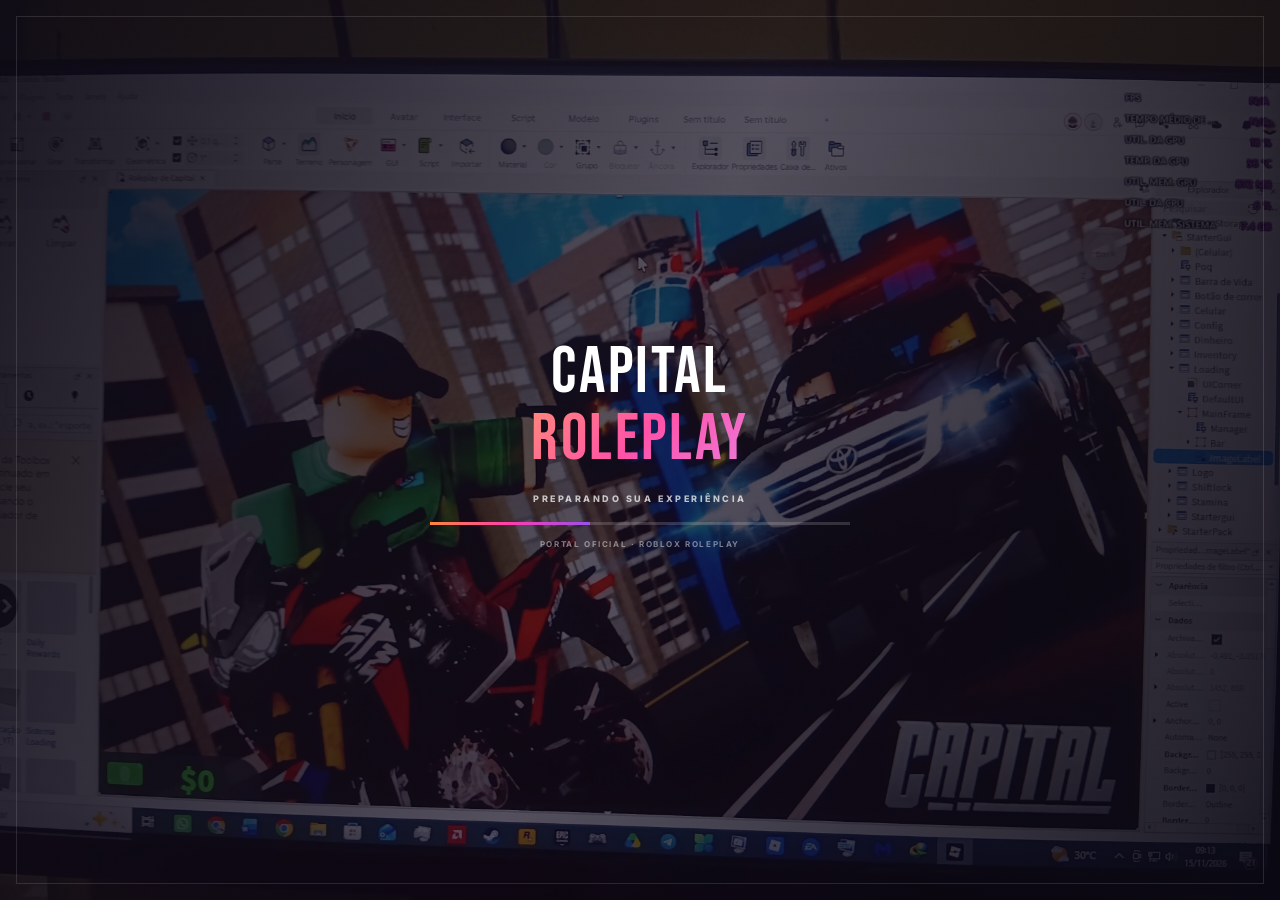
==== commit f5a61397: "Remove tela de entrada e direciona carregamento ao portal" ====
--- a/index.html
+++ b/index.html
@@ -3,65 +3,43 @@
 <head>
 <meta charset="UTF-8">
 <meta name="viewport" content="width=device-width, initial-scale=1">
-<meta name="theme-color" content="#071321">
-<meta name="description" content="Capital Roleplay — acesse o portal oficial da comunidade.">
-<title>Capital Roleplay | Bem-vindo</title>
+<meta name="theme-color" content="#0d0714">
+<meta name="description" content="Capital Roleplay — portal oficial da comunidade.">
+<title>Capital Roleplay | Carregando</title>
 <link rel="preconnect" href="https://fonts.googleapis.com">
 <link rel="preconnect" href="https://fonts.gstatic.com" crossorigin>
 <link href="https://fonts.googleapis.com/css2?family=Bebas+Neue&family=Inter:wght@400;500;600;700;800&display=swap" rel="stylesheet">
 <style>
-:root{color-scheme:dark;--display:"Bebas Neue",Impact,sans-serif;--bg:hsl(262 50% 5%);--surface:hsl(262 45% 7%);--pink:325 100% 62%;--orange:22 100% 62%;--violet:268 80% 62%;--gold:44 100% 65%;--sunset:linear-gradient(160deg,hsl(var(--orange)) 0%,hsl(var(--pink)) 48%,hsl(var(--violet)) 100%);--text-gradient:linear-gradient(135deg,hsl(30 100% 68%) 0%,hsl(330 100% 66%) 50%,hsl(280 100% 80%) 100%);--line-gradient:linear-gradient(90deg,hsl(var(--orange)),hsl(var(--pink)),hsl(var(--violet)));--glow:hsl(var(--pink) / .28)}
+:root{--display:"Bebas Neue",Impact,sans-serif;--pink:325 100% 62%;--orange:22 100% 62%;--violet:268 80% 62%;--text-gradient:linear-gradient(135deg,hsl(30 100% 68%),hsl(330 100% 66%) 50%,hsl(280 100% 80%));--line-gradient:linear-gradient(90deg,hsl(var(--orange)),hsl(var(--pink)),hsl(var(--violet)))}
 *{box-sizing:border-box}
 html,body{width:100%;min-height:100%;margin:0}
-body{min-height:100svh;overflow:hidden;background:var(--bg);color:#fff;font-family:Inter,Arial,sans-serif}
-.entry{position:relative;isolation:isolate;display:grid;place-items:center;min-height:100svh;padding:32px 22px;overflow:hidden;background:linear-gradient(110deg,hsl(262 50% 4% / .82),hsl(268 38% 9% / .52) 52%,hsl(262 50% 4% / .82))}
-.backdrop{position:absolute;z-index:-3;inset:-5%;background-image:url("file_00000000ef14820eb7d37f862d184d27.png");background-size:cover;background-position:center;background-repeat:no-repeat;transform:scale(1.08);animation:cinematic-pan 26s ease-in-out infinite alternate;will-change:transform}
-.entry:before{content:"";position:absolute;z-index:-2;inset:0;background:linear-gradient(110deg,hsl(262 50% 4% / .86),hsl(268 38% 9% / .58) 48%,hsl(262 50% 4% / .8)),linear-gradient(0deg,hsl(262 55% 2% / .58),transparent 55%);pointer-events:none}
-.entry:after{content:"";position:absolute;z-index:2;inset:18px;border:1px solid hsl(0 0% 100% / .1);pointer-events:none}
-.grid{position:absolute;z-index:-1;inset:0;opacity:.13;background-image:linear-gradient(hsl(var(--violet) / .16) 1px,transparent 1px),linear-gradient(90deg,rgba(180,215,255,.12) 1px,transparent 1px);background-size:72px 72px;mask-image:radial-gradient(ellipse at center,#000,transparent 78%)}
-.light-sweep{position:absolute;z-index:0;top:-40%;bottom:-40%;left:-45%;width:26%;pointer-events:none;background:linear-gradient(90deg,transparent,hsl(var(--orange) / .07) 28%,hsl(var(--pink) / .2) 50%,hsl(var(--violet) / .1) 72%,transparent);filter:blur(20px);transform:skewX(-18deg);animation:sweep 11s linear infinite}
-.pulse-orb{position:absolute;z-index:0;width:5px;height:5px;border-radius:50%;background:#fff;box-shadow:0 0 12px 4px hsl(var(--pink) / .55),0 0 34px 10px hsl(var(--violet) / .22);opacity:.65;pointer-events:none;animation:float 8s ease-in-out infinite}
-.pulse-orb.one{top:22%;left:14%}
-.pulse-orb.two{right:16%;bottom:24%;width:4px;height:4px;animation-delay:-4s}
-.glow-ring{position:absolute;z-index:-1;width:min(76vw,720px);aspect-ratio:1;border:1px solid hsl(var(--pink) / .18);border-radius:50%;box-shadow:0 0 0 36px hsl(var(--pink) / .025),0 0 0 76px hsl(var(--violet) / .02),inset 0 0 100px hsl(var(--pink) / .1);animation:ring 14s ease-in-out infinite}
-.content{position:relative;z-index:1;width:min(780px,100%);text-align:center;animation:arrive 1.1s cubic-bezier(.2,.7,.2,1) both}
-.kicker{display:inline-flex;align-items:center;gap:13px;margin:0 0 24px;color:hsl(330 100% 78%);font-size:10px;font-weight:800;letter-spacing:.34em;text-transform:uppercase}
-.kicker:before,.kicker:after{content:"";width:38px;height:1px;background:var(--line-gradient)}
-.kicker:after{transform:rotate(180deg)}
-h1{margin:0;font-family:var(--display);font-size:clamp(66px,12vw,138px);font-weight:400;line-height:.82;letter-spacing:.035em;text-shadow:0 12px 48px rgba(0,0,0,.65)}
-h1 span{display:block;margin-top:13px;background:var(--text-gradient);background-clip:text;-webkit-background-clip:text;color:transparent;text-shadow:0 0 34px hsl(var(--pink) / .24),0 12px 48px rgba(0,0,0,.55)}
-.subtitle{margin:30px auto 0;color:hsl(270 15% 76%);font-size:clamp(11px,1.5vw,13px);font-weight:600;letter-spacing:.24em;text-transform:uppercase}
-.enter{position:relative;display:inline-flex;align-items:center;justify-content:center;gap:16px;min-width:224px;min-height:60px;margin-top:46px;padding:0 32px;overflow:hidden;border:1px solid hsl(var(--pink) / .48);border-radius:4px;background:var(--sunset);box-shadow:0 12px 42px hsl(var(--pink) / .22),inset 0 1px rgba(255,255,255,.22);color:#fff;font:800 11px Inter,Arial,sans-serif;letter-spacing:.22em;text-decoration:none;text-transform:uppercase;transition:transform .3s ease,box-shadow .3s ease,filter .3s ease}
-.enter:before{content:"";position:absolute;inset:0;background:linear-gradient(110deg,transparent 18%,rgba(255,255,255,.28) 48%,transparent 76%);transform:translateX(-125%);transition:transform .8s ease}
-.enter:hover{transform:translateY(-4px);filter:brightness(1.12);box-shadow:0 18px 54px hsl(var(--pink) / .34),0 0 34px hsl(var(--violet) / .2)}
-.enter:hover:before{transform:translateX(125%)}
-.arrow{font-size:18px;line-height:1;transition:transform .3s ease}
-.enter:hover .arrow{transform:translateX(6px)}
-.footer-note{position:absolute;z-index:1;bottom:30px;left:20px;right:20px;color:hsl(270 15% 70% / .72);font-size:9px;font-weight:700;letter-spacing:.24em;text-align:center;text-transform:uppercase}
-@keyframes cinematic-pan{0%{transform:scale(1.08) translate3d(-1.2%,-.5%,0)}100%{transform:scale(1.2) translate3d(1.2%,.8%,0)}}
-@keyframes sweep{from{left:-45%}to{left:125%}}
-@keyframes float{0%,100%{transform:translate3d(0,0,0) scale(.8);opacity:.28}50%{transform:translate3d(18px,-30px,0) scale(1.25);opacity:.9}}
-@keyframes arrive{from{opacity:0;transform:translateY(24px);filter:blur(5px)}to{opacity:1;transform:translateY(0);filter:blur(0)}}
-@keyframes ring{0%,100%{transform:scale(.96);opacity:.5}50%{transform:scale(1.04);opacity:.95}}
-@media(max-width:600px){.entry{padding:24px 18px}.backdrop{background-position:54% center}.entry:after{inset:10px}.glow-ring{width:110vw}.kicker{font-size:8px;letter-spacing:.23em}.kicker:before,.kicker:after{width:22px}.subtitle{max-width:290px;line-height:1.9;letter-spacing:.17em}.enter{min-width:210px;min-height:57px;margin-top:38px}.footer-note{bottom:22px;font-size:8px;letter-spacing:.15em}}
-@media(prefers-reduced-motion:reduce){*,*:before,*:after{animation:none!important;transition:none!important;scroll-behavior:auto!important}.content{opacity:1;transform:none;filter:none}.backdrop{transform:scale(1.08)}}
+body{min-height:100svh;overflow:hidden;background:#090711;color:#fff;font-family:Inter,Arial,sans-serif}
+.loading-screen{position:fixed;inset:0;display:grid;place-items:center;overflow:hidden;background:#090711}
+.loading-screen:before{content:"";position:absolute;inset:0;background:linear-gradient(110deg,rgba(12,8,20,.92),rgba(18,8,25,.68),rgba(9,7,18,.9)),url("20261115_091306.jpeg") center/cover no-repeat;transform:scale(1.035);animation:loader-image 8s ease-in-out infinite alternate}
+.loading-screen:after{content:"";position:absolute;inset:16px;border:1px solid rgba(255,255,255,.12);pointer-events:none}
+.loading-inner{position:relative;z-index:1;width:min(420px,calc(100% - 56px));text-align:center;animation:loader-arrive .75s cubic-bezier(.2,.7,.2,1) both}
+.loading-brand{font-family:var(--display);font-size:clamp(42px,9vw,66px);line-height:.9;letter-spacing:.04em}
+.loading-brand span{display:block;margin-top:7px;background:var(--text-gradient);background-clip:text;-webkit-background-clip:text;color:transparent}
+.loading-caption{margin:24px 0 18px;color:rgba(255,255,255,.72);font-size:9px;font-weight:800;letter-spacing:.28em;text-transform:uppercase}
+.loading-track{height:3px;width:100%;overflow:hidden;background:rgba(255,255,255,.16)}
+.loading-track span{display:block;width:38%;height:100%;background:var(--line-gradient);box-shadow:0 0 16px hsl(var(--pink) / .7);animation:loader-progress 1.15s cubic-bezier(.45,0,.55,1) infinite}
+.loading-foot{margin-top:14px;color:rgba(255,255,255,.46);font-size:8px;font-weight:700;letter-spacing:.2em;text-transform:uppercase}
+@keyframes loader-progress{0%{transform:translateX(-110%)}100%{transform:translateX(290%)}}
+@keyframes loader-image{from{transform:scale(1.035) translate3d(-.5%,0,0)}to{transform:scale(1.12) translate3d(.5%,-.5%,0)}}
+@keyframes loader-arrive{from{opacity:0;transform:translateY(15px);filter:blur(4px)}to{opacity:1;transform:none;filter:blur(0)}}
+@media(max-width:600px){.loading-screen:after{inset:10px}.loading-caption{font-size:8px;letter-spacing:.2em}}
+@media(prefers-reduced-motion:reduce){.loading-screen:before,.loading-track span,.loading-inner{animation:none!important}}
 </style>
+<script>window.setTimeout(function(){window.location.replace("portal.html")},1500)</script>
 </head>
 <body>
-<main class="entry">
- <div class="backdrop" aria-hidden="true"></div>
- <div class="grid" aria-hidden="true"></div>
- <div class="light-sweep" aria-hidden="true"></div>
- <div class="pulse-orb one" aria-hidden="true"></div>
- <div class="pulse-orb two" aria-hidden="true"></div>
- <div class="glow-ring" aria-hidden="true"></div>
- <section class="content" aria-label="Entrada Capital Roleplay">
-  <p class="kicker">Roblox · Discord · Roleplay</p>
-  <h1>CAPITAL <span>ROLEPLAY</span></h1>
-  <p class="subtitle">Sua próxima história começa aqui</p>
-  <a class="enter" href="portal.html">ENTRAR <span class="arrow" aria-hidden="true">→</span></a>
- </section>
- <div class="footer-note">Portal oficial · Capital Roleplay</div>
+<main class="loading-screen" role="status" aria-label="Carregando Capital Roleplay">
+ <div class="loading-inner">
+  <div class="loading-brand">CAPITAL <span>ROLEPLAY</span></div>
+  <p class="loading-caption">Preparando sua experiência</p>
+  <div class="loading-track" aria-hidden="true"><span></span></div>
+  <p class="loading-foot">Portal oficial · Roblox Roleplay</p>
+ </div>
 </main>
 </body>
-</html>+</html>
